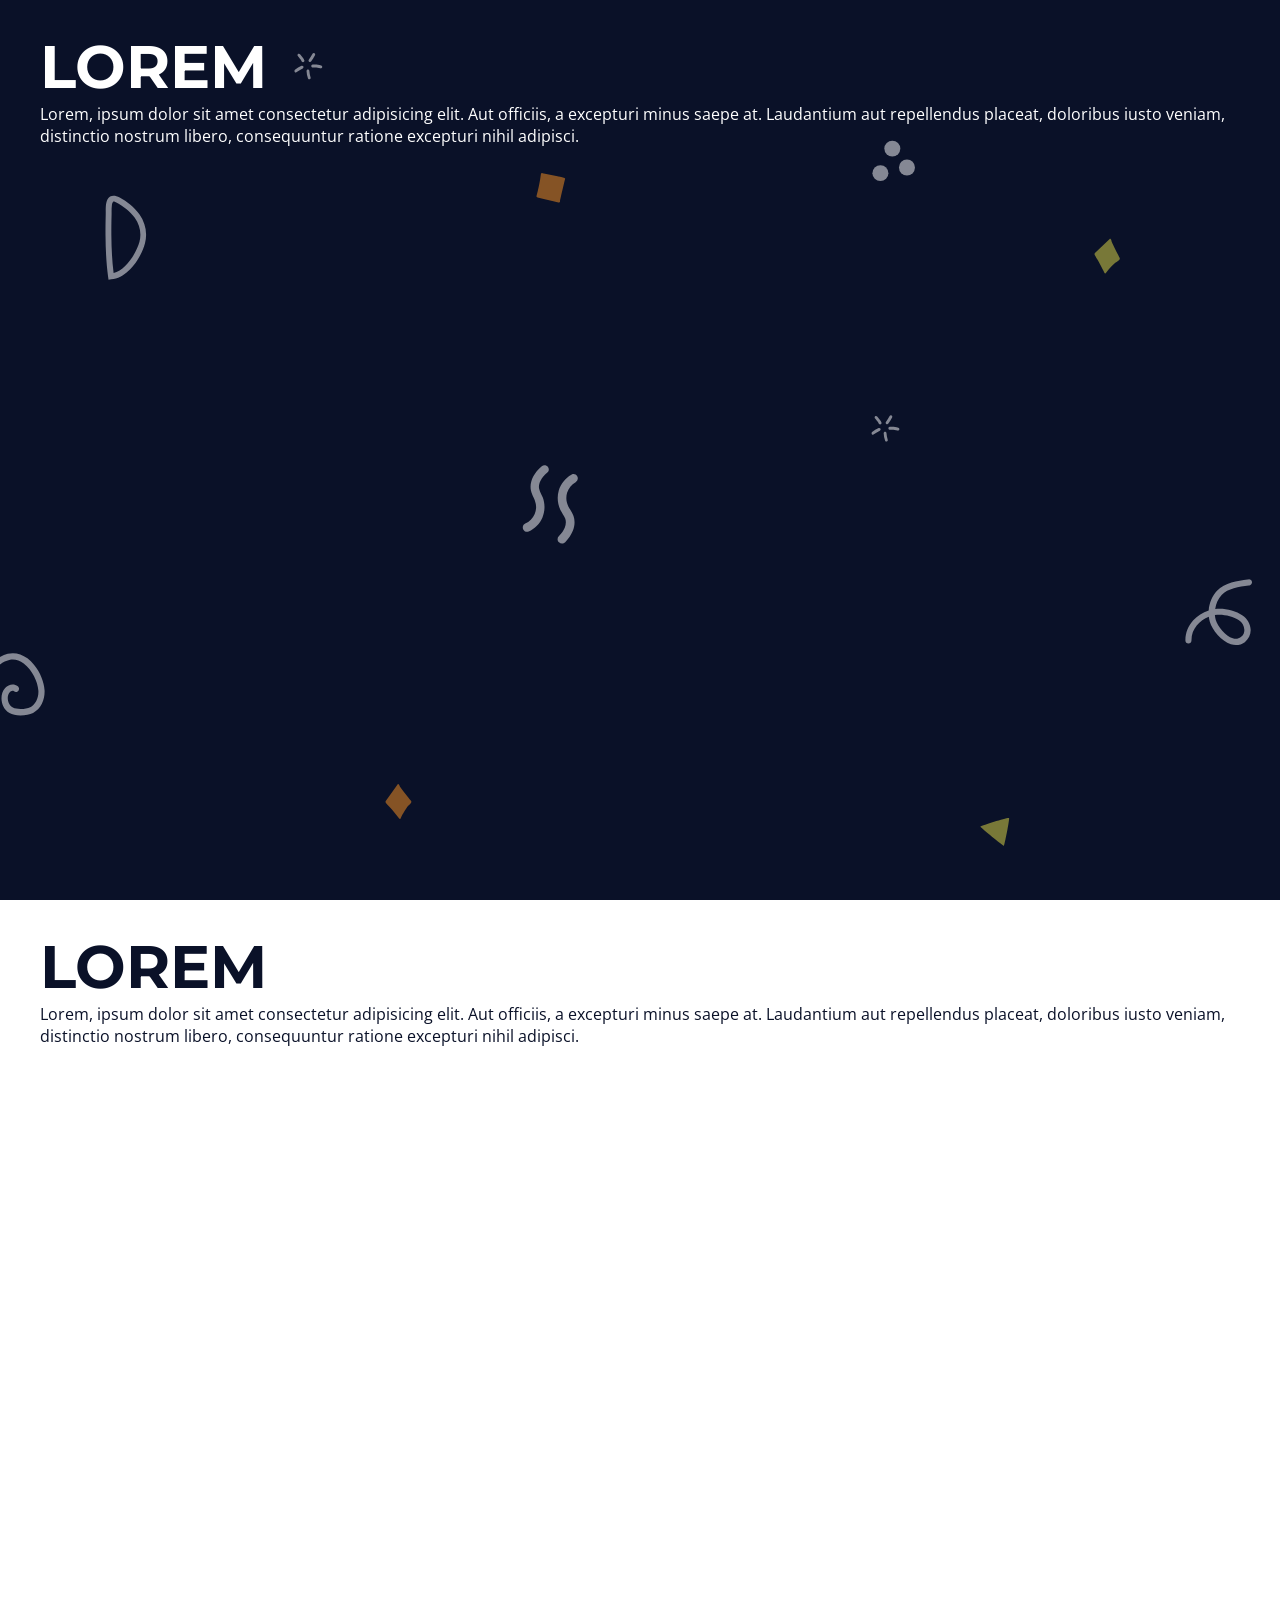
==== Landing Page/index.html @ c755f54c "Estrutura inicial e configurações preliminares" ====
<!DOCTYPE html>
<html lang="pt-BR">
<head>
    <meta charset="UTF-8">
    <meta name="viewport" content="width=device-width, initial-scale=1.0">
    <title>Landing Page</title>
    <link rel="stylesheet" href="assets/css/styles.css">
    <link rel="preconnect" href="https://fonts.googleapis.com">
    <link rel="preconnect" href="https://fonts.gstatic.com" crossorigin>
    <link href="https://fonts.googleapis.com/css2?family=Montserrat:ital,wght@0,400;0,700;1,400&family=Open+Sans:ital,wght@0,400;0,700;1,400&display=swap" rel="stylesheet">
</head>
<body>
    <section  class="main-bg page-section">
        <div class="main-content">
            <h1>Lorem</h1>
            <p>Lorem, ipsum dolor sit amet consectetur adipisicing elit. Aut officiis, a excepturi minus saepe at. Laudantium aut repellendus placeat, doloribus iusto veniam, distinctio nostrum libero, consequuntur ratione excepturi nihil adipisci.
            </p>
        </div>
    </section>
    <section  class="white-bg page-section">
        <div class="main-content">
            <h1>Lorem</h1>
            <p>Lorem, ipsum dolor sit amet consectetur adipisicing elit. Aut officiis, a excepturi minus saepe at. Laudantium aut repellendus placeat, doloribus iusto veniam, distinctio nostrum libero, consequuntur ratione excepturi nihil adipisci.
            </p>
        </div>
    </section>
</body>
</html>
---- Landing Page/assets/css/styles.css ----
:root {
    --primary-color: #0a1128;
    --white: #fff;
    --gap: 3rem;
}

* {
    margin: 0;
    padding: 0;
}

html {
    font-size: 62.5%;
}

body {
    font-family: 'Open Sans', sans-serif;
    font-size: 1.6rem;
    color: var(--primary-color)
}

h1, h2, h3, h4, h5, h6 {
    font-family: 'Montserrat', sans-serif;
}

h1 {
    font-size: 6rem;
    text-transform: uppercase;
}

h2 {
    font-size: 5.5rem;
}

h3 {
    font-size: 5rem;
}

h4 {
    font-size: 4.5rem;
}

h5 {
    font-size: 4rem;
}

h6 {
    font-size: 3.5rem;
}

.main-bg {
    background-image: url(../img/main_bg.svg);
    background-size: cover;
    background-position: center center;
    color: var(--white)
}

.main-content {
    max-width: 1200px;
    margin: 0 auto;
    padding: var(--gap);
}

.page-section {
    min-height: 100vh;
}

.white-bg {
    background: var(--white);
}
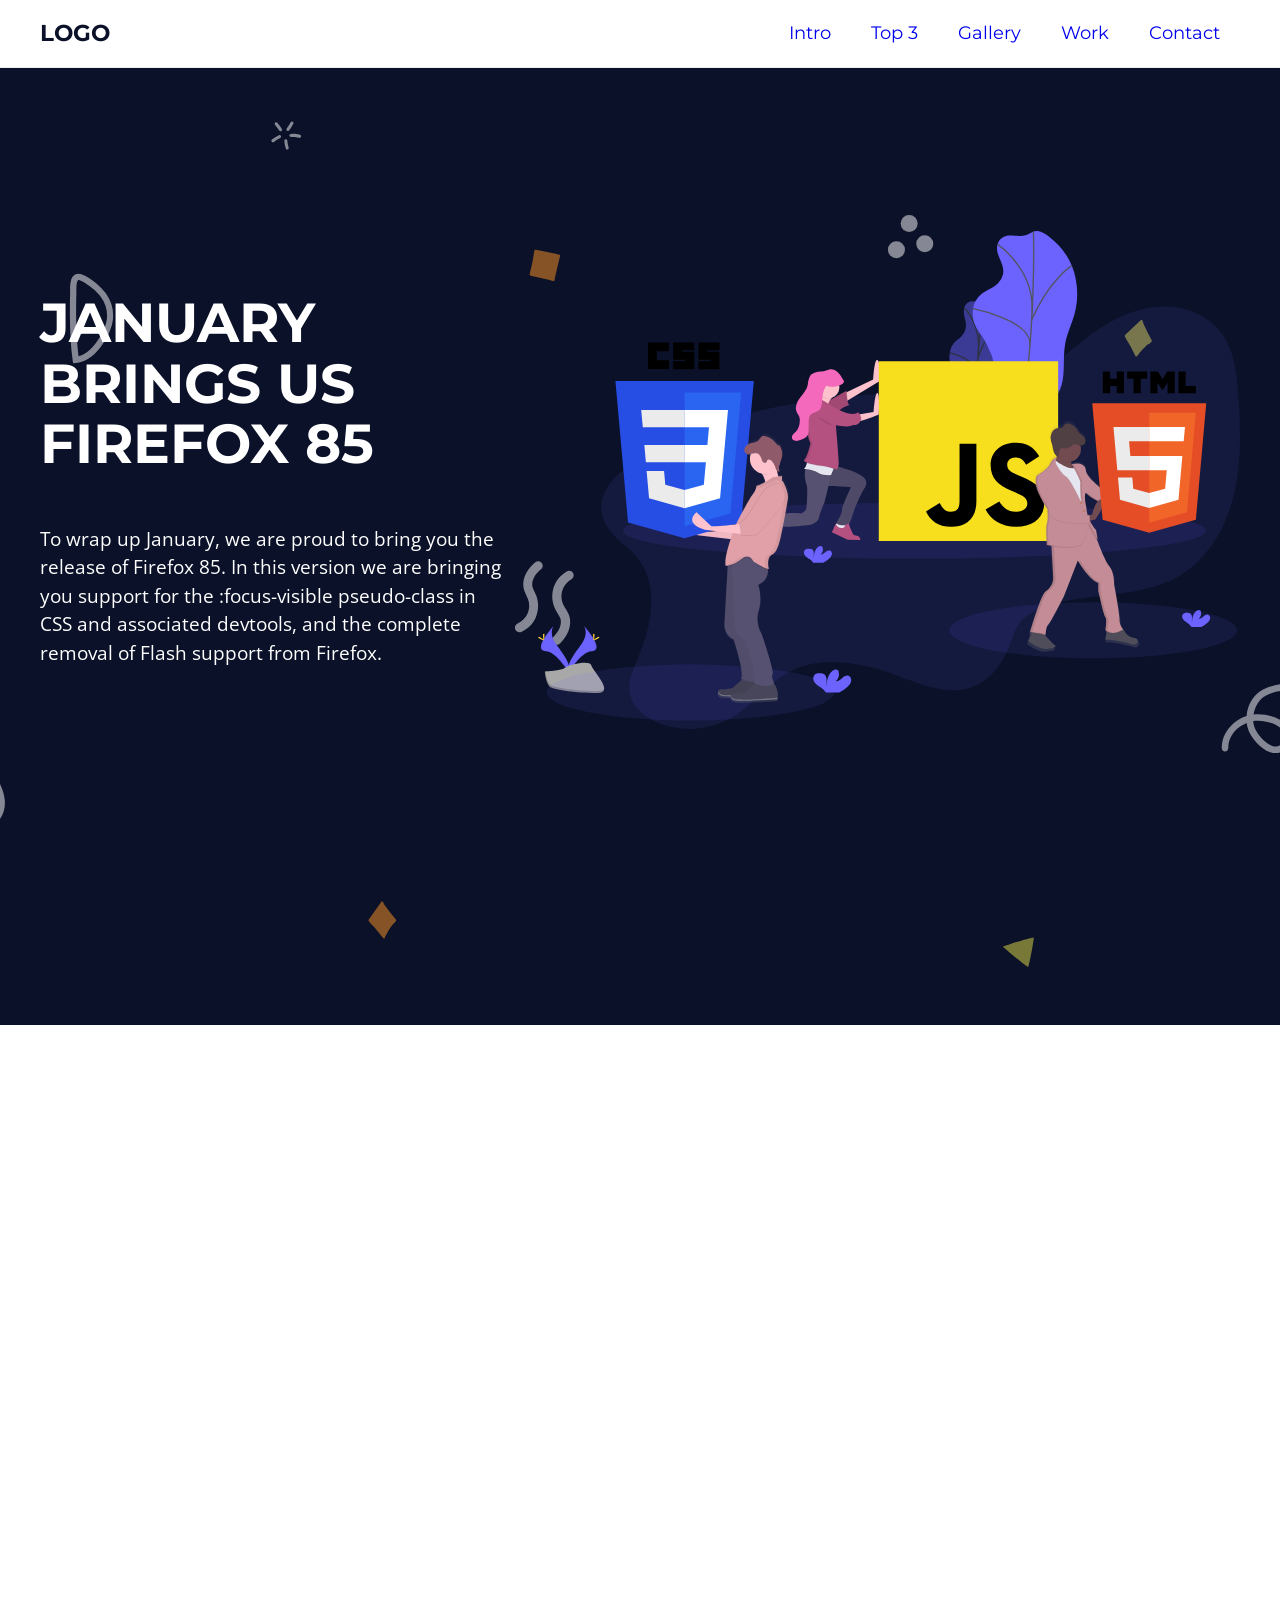
==== commit f59ddadd: "Adicionando Menu e sessão Intro" ====
--- a/Landing Page/index.html
+++ b/Landing Page/index.html
@@ -9,20 +9,35 @@
     <link rel="preconnect" href="https://fonts.gstatic.com" crossorigin>
     <link href="https://fonts.googleapis.com/css2?family=Montserrat:ital,wght@0,400;0,700;1,400&family=Open+Sans:ital,wght@0,400;0,700;1,400&display=swap" rel="stylesheet">
 </head>
-<body>
-    <section  class="main-bg page-section">
-        <div class="main-content">
-            <h1>Lorem</h1>
-            <p>Lorem, ipsum dolor sit amet consectetur adipisicing elit. Aut officiis, a excepturi minus saepe at. Laudantium aut repellendus placeat, doloribus iusto veniam, distinctio nostrum libero, consequuntur ratione excepturi nihil adipisci.
-            </p>
-        </div>
-    </section>
-    <section  class="white-bg page-section">
-        <div class="main-content">
-            <h1>Lorem</h1>
-            <p>Lorem, ipsum dolor sit amet consectetur adipisicing elit. Aut officiis, a excepturi minus saepe at. Laudantium aut repellendus placeat, doloribus iusto veniam, distinctio nostrum libero, consequuntur ratione excepturi nihil adipisci.
-            </p>
-        </div>
-    </section>
+<body class="main-bg">
+ <aside class="menu white-bg">
+  <div class="main-content menu-content">
+   <h1><a href="#">Logo</a>
+   </h1>
+   <nav>
+    <ul>
+     <li><a href='#'>Intro</a></li>
+     <li><a href='#'>Top 3</a></li>
+     <li><a href='#'>Gallery</a></li>
+     <li><a href='#'>Work</a></li>
+     <li><a href='#'>Contact</a></li>
+    </ul> 
+   </nav>
+  </div>
+ </aside>
+ <div class="menu-spacing"></div>
+ <section class="intro main-bg section">
+   <div class="main-content intro-content">
+    <div class="intro-text-content">
+        <h2>JANUARY BRINGS US FIREFOX 85</h2>
+        <p>To wrap up January, we are proud to bring you the release of Firefox 85. In this version we are bringing you support for the :focus-visible pseudo-class in CSS and associated devtools, and the complete removal of Flash support from Firefox.</p>
+    </div>
+        <div class="intro-img">
+        <img src="assets/img/javascript_optmised.svg" alt="Javascript, CSS and HTML Logo"></div>
+   </div> 
+  </section>
+
+  <section class="white-bg page-section"></section>
+
 </body>
 </html>
--- a/Landing Page/assets/css/styles.css
+++ b/Landing Page/assets/css/styles.css
@@ -1,6 +1,8 @@
 :root {
     --primary-color: #0a1128;
-    --white: #fff;
+    --white-color: #fff;
+    --light-gray-color: #eee;
+    --secondary-color: crimson;
     --gap: 3rem;
 }
 
@@ -16,7 +18,12 @@
 body {
     font-family: 'Open Sans', sans-serif;
     font-size: 1.6rem;
-    color: var(--primary-color)
+    color: var(--primary-color);
+    line-height: 1.5;
+}
+
+a {
+    text-decoration: none;
 }
 
 h1, h2, h3, h4, h5, h6 {
@@ -52,11 +59,11 @@
     background-image: url(../img/main_bg.svg);
     background-size: cover;
     background-position: center center;
-    color: var(--white)
+    color: var(--white-color)
 }
 
 .main-content {
-    max-width: 1200px;
+    max-width: 120rem;
     margin: 0 auto;
     padding: var(--gap);
 }
@@ -66,5 +73,96 @@
 }
 
 .white-bg {
-    background: var(--white);
+    background: var(--white-color);
+}
+
+.menu {
+    position: fixed;
+    top: 0;
+    left: 0;
+    right: 0;
+    width: 100%;
+    z-index: 1;
+    border-bottom: 0.1rem solid var(--light-gray-color);
+}
+
+.menu-content {
+    display: flex;
+    justify-content: space-between;
+    align-items: center;
+    padding-top: 0;
+    padding-bottom: 0;
+}
+
+.menu h1 {
+    font-size: 2.3rem;
+    color: var(--primary-color);
+}
+
+.menu h1 a {
+    color: inherit;
+}
+
+.menu ul {
+    list-style: none;
+    display: flex;
+}
+
+.menu ul li a {
+    display: block;
+    padding: 2rem;
+    font-size: 1.8rem;
+    font-family: 'Montserrat', sans-serif;
+    position: relative;
+}
+
+.menu ul li a::after {
+    content: '';
+    position: absolute;
+    bottom: 1rem;
+    left: 50%;
+    width: 0;
+    height: 0.2rem;
+    background: var(--secondary-color);
+    transition: all 300ms ease-in-out;
+}
+
+.menu ul li a:hover::after {
+    width: 50%;
+    left: 25%;
+}
+
+.menu-spacing {
+    height: 6.5rem;
+}
+
+.intro-content {
+    position: relative;
+    top: -6.5rem;
+    display: grid;
+    grid-template-columns: 1fr 1.5fr;
+    gap: var(--gap);
+    height: 100vh;
+}
+
+.intro-text-content, .intro-img {
+    display: flex;
+    flex-flow: column wrap;
+    justify-content: center;
+}
+
+.intro-text-content h2 {
+    font-size: 5.5rem;
+    margin-bottom: 5rem;
+    text-transform: uppercase;
+    line-height: 1.1;
+}
+
+.intro-text-content p {
+    font-size: 1.9rem;
+}
+
+.intro-img img {
+    max-width: 100%;
+    height: auto;
 }
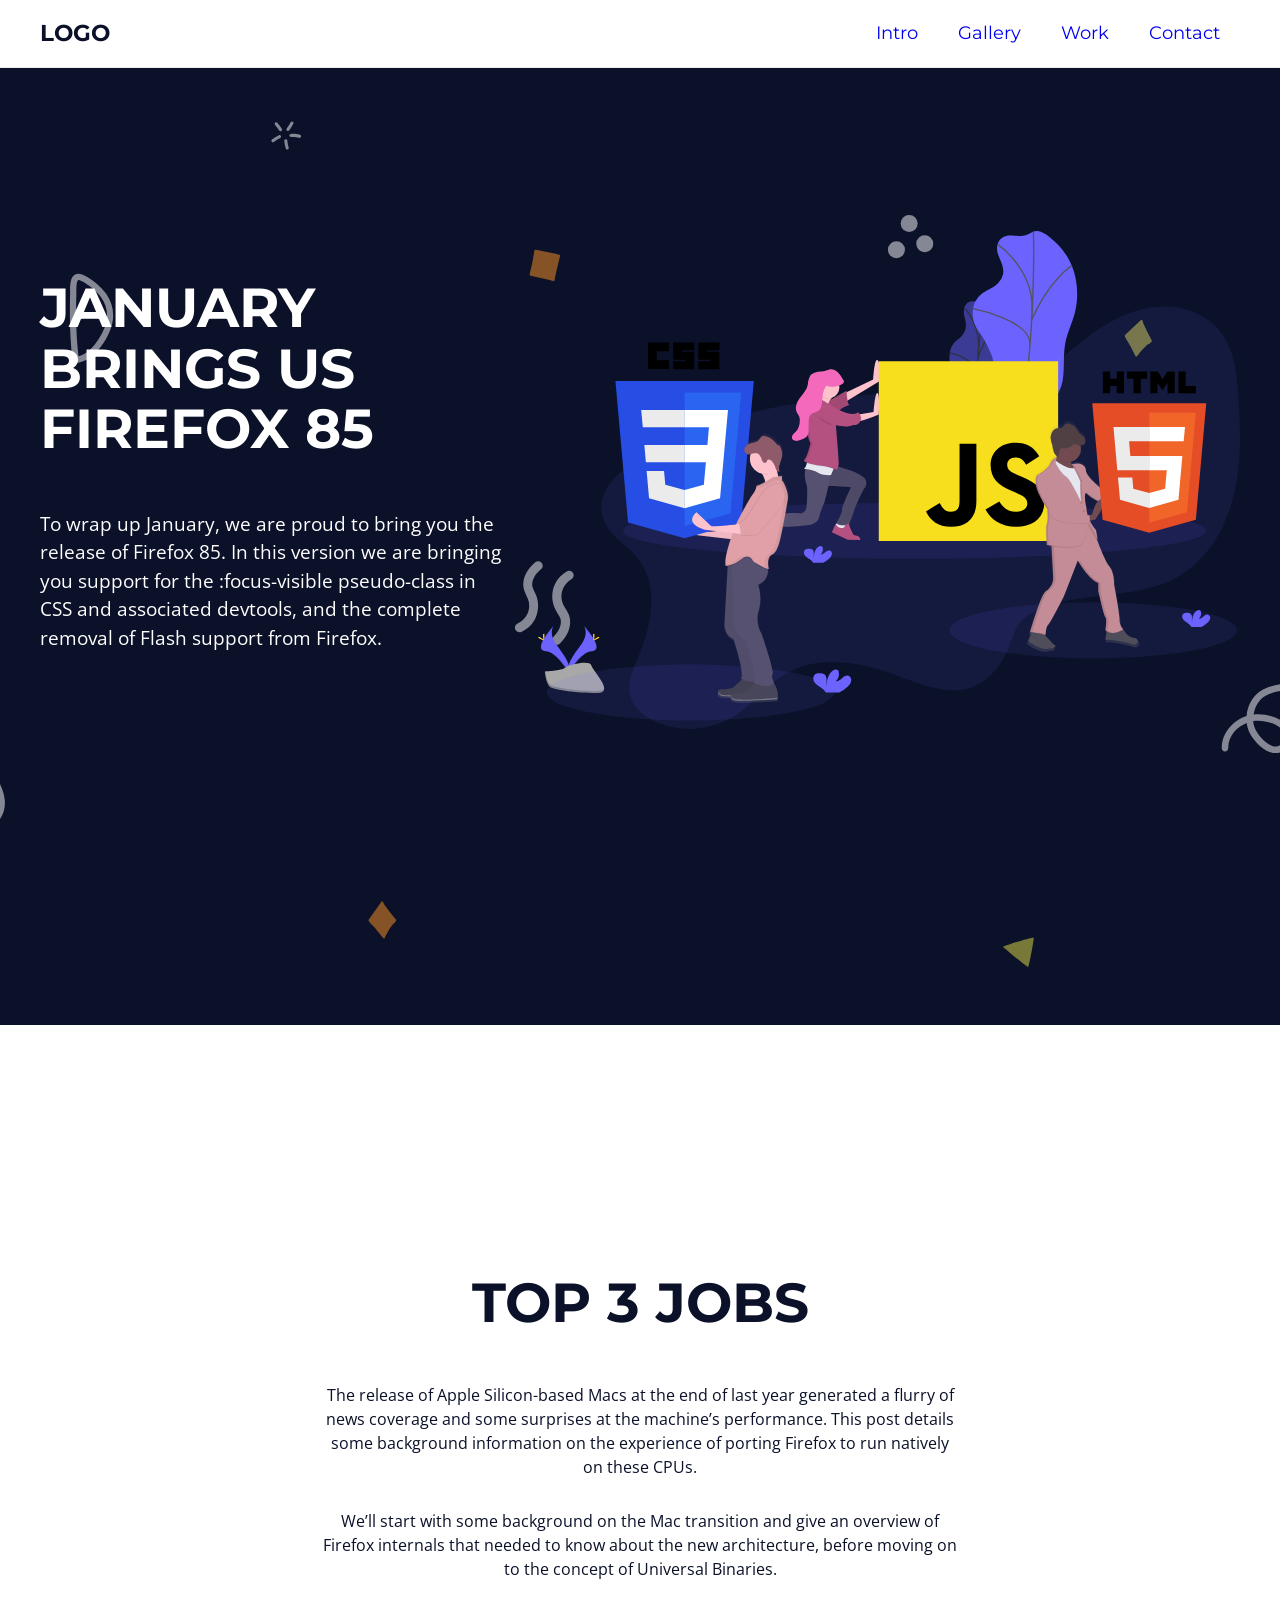
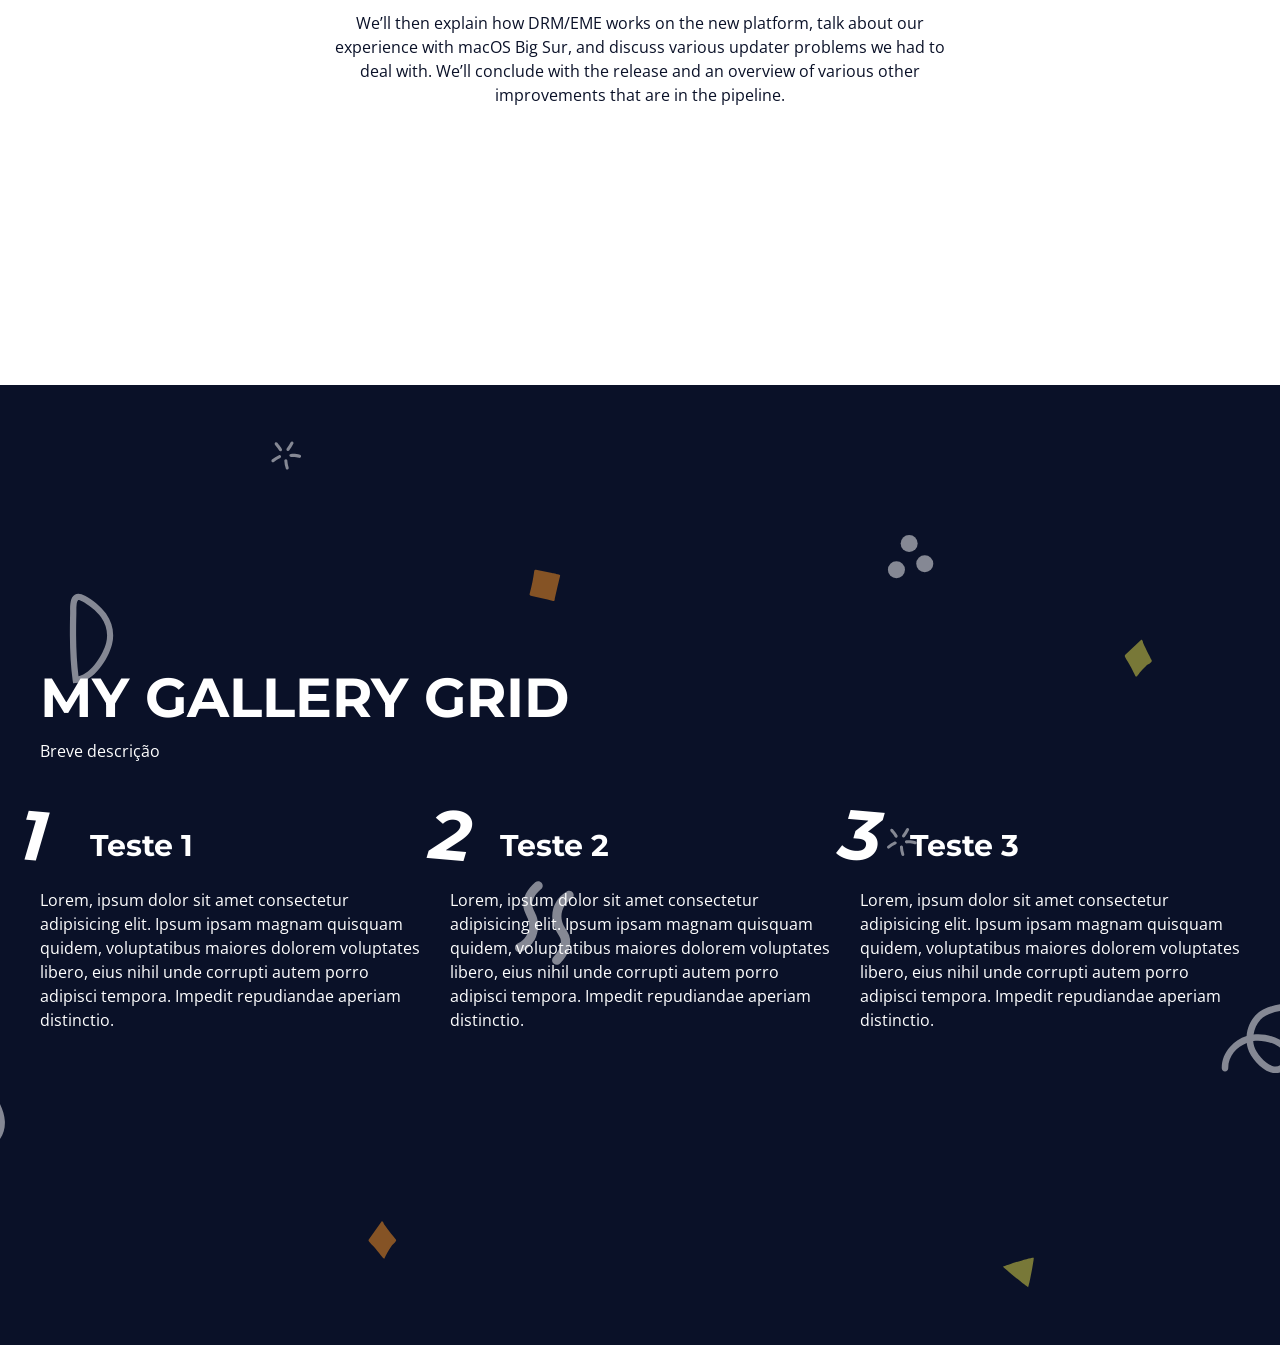
==== commit 663c5090: "Adicionando sessão de Grid" ====
--- a/Landing Page/index.html
+++ b/Landing Page/index.html
@@ -1,5 +1,6 @@
 <!DOCTYPE html>
 <html lang="pt-BR">
+
 <head>
     <meta charset="UTF-8">
     <meta name="viewport" content="width=device-width, initial-scale=1.0">
@@ -7,37 +8,86 @@
     <link rel="stylesheet" href="assets/css/styles.css">
     <link rel="preconnect" href="https://fonts.googleapis.com">
     <link rel="preconnect" href="https://fonts.gstatic.com" crossorigin>
-    <link href="https://fonts.googleapis.com/css2?family=Montserrat:ital,wght@0,400;0,700;1,400&family=Open+Sans:ital,wght@0,400;0,700;1,400&display=swap" rel="stylesheet">
+    <link
+        href="https://fonts.googleapis.com/css2?family=Montserrat:ital,wght@0,400;0,700;1,400&family=Open+Sans:ital,wght@0,400;0,700;1,400&display=swap"
+        rel="stylesheet">
 </head>
+
 <body class="main-bg">
- <aside class="menu white-bg">
-  <div class="main-content menu-content">
-   <h1><a href="#">Logo</a>
-   </h1>
-   <nav>
-    <ul>
-     <li><a href='#'>Intro</a></li>
-     <li><a href='#'>Top 3</a></li>
-     <li><a href='#'>Gallery</a></li>
-     <li><a href='#'>Work</a></li>
-     <li><a href='#'>Contact</a></li>
-    </ul> 
-   </nav>
-  </div>
- </aside>
- <div class="menu-spacing"></div>
- <section class="intro main-bg section">
-   <div class="main-content intro-content">
-    <div class="intro-text-content">
-        <h2>JANUARY BRINGS US FIREFOX 85</h2>
-        <p>To wrap up January, we are proud to bring you the release of Firefox 85. In this version we are bringing you support for the :focus-visible pseudo-class in CSS and associated devtools, and the complete removal of Flash support from Firefox.</p>
-    </div>
-        <div class="intro-img">
-        <img src="assets/img/javascript_optmised.svg" alt="Javascript, CSS and HTML Logo"></div>
-   </div> 
-  </section>
+    <aside class="menu white-bg">
+        <div class="main-content menu-content">
+            <h1><a href="#home">Logo</a>
+            </h1>
+            <nav>
+                <ul>
+                    <li><a href='#intro'>Intro</a></li>
+                    <li><a href='#gallery-grid'>Gallery</a></li>
+                    <li><a href='#'>Work</a></li>
+                    <li><a href='#'>Contact</a></li>
+                </ul>
+            </nav>
+        </div>
+    </aside>
+    <div class="menu-spacing"></div>
+    <section id="home" class="intro main-bg section">
+        <div class="main-content intro-content">
+            <div class="intro-text-content">
+                <h2>JANUARY BRINGS US FIREFOX 85</h2>
+                <p>To wrap up January, we are proud to bring you the release of Firefox 85. In this version we are
+                    bringing you support for the :focus-visible pseudo-class in CSS and associated devtools, and the
+                    complete removal of Flash support from Firefox.</p>
+            </div>
+            <div class="intro-img">
+                <img src="assets/img/javascript_optmised.svg" alt="Javascript, CSS and HTML Logo">
+            </div>
+        </div>
+    </section>
 
-  <section class="white-bg page-section"></section>
+    <section id="intro" class="white-bg page-section">
+        <div class="main-content top3-content">
+            <h2>Top 3 Jobs</h2>
+            <p>The release of Apple Silicon-based Macs at the end of last year generated a flurry of news coverage and
+                some surprises at the machine’s performance. This post details some background information on the
+                experience of porting Firefox to run natively on these CPUs.
+            </p>
+            <p>We’ll start with some background on the Mac transition and give an overview of Firefox internals that
+                needed to know about the new architecture, before moving on to the concept of Universal Binaries.
+            </p>
+            <p>We’ll then explain how DRM/EME works on the new platform, talk about our experience with macOS Big Sur,
+                and discuss various updater problems we had to deal with. We’ll conclude with the release and an
+                overview of various other improvements that are in the pipeline.
+            </p>
+        </div>
+    </section>
 
+    <section id="gallery-grid" class="gallery-grid main-bg page-section">
+        <div class="main-content gallery-grid-content">
+            <h2 class="grid-heading">My Gallery Grid</h2>
+            <p class="grid-description">Breve descrição</p>
+
+            <div class="grid">
+                <article>
+                    <h3>Teste 1</h3>
+                    <p>Lorem, ipsum dolor sit amet consectetur adipisicing elit. Ipsum ipsam magnam quisquam quidem,
+                        voluptatibus maiores dolorem voluptates libero, eius nihil unde corrupti autem porro adipisci
+                        tempora. Impedit repudiandae aperiam distinctio.</p>
+                </article>
+                <article>
+                    <h3>Teste 2</h3>
+                    <p>Lorem, ipsum dolor sit amet consectetur adipisicing elit. Ipsum ipsam magnam quisquam quidem,
+                        voluptatibus maiores dolorem voluptates libero, eius nihil unde corrupti autem porro adipisci
+                        tempora. Impedit repudiandae aperiam distinctio.</p>
+                </article>
+                <article>
+                    <h3>Teste 3</h3>
+                    <p>Lorem, ipsum dolor sit amet consectetur adipisicing elit. Ipsum ipsam magnam quisquam quidem,
+                        voluptatibus maiores dolorem voluptates libero, eius nihil unde corrupti autem porro adipisci
+                        tempora. Impedit repudiandae aperiam distinctio.</p>
+                </article>
+
+            </div>
+        </div>
+    </section>
 </body>
+
 </html>
--- a/Landing Page/assets/css/styles.css
+++ b/Landing Page/assets/css/styles.css
@@ -13,6 +13,7 @@
 
 html {
     font-size: 62.5%;
+    scroll-behavior: smooth;
 }
 
 body {
@@ -37,6 +38,9 @@
 
 h2 {
     font-size: 5.5rem;
+    margin-bottom: 5rem;
+    text-transform: uppercase;
+    line-height: 1.1;
 }
 
 h3 {
@@ -53,6 +57,10 @@
 
 h6 {
     font-size: 3.5rem;
+}
+
+p {
+    margin-bottom: 3rem;
 }
 
 .main-bg {
@@ -74,6 +82,7 @@
 
 .white-bg {
     background: var(--white-color);
+    color: var(--primary-color);
 }
 
 .menu {
@@ -151,13 +160,6 @@
     justify-content: center;
 }
 
-.intro-text-content h2 {
-    font-size: 5.5rem;
-    margin-bottom: 5rem;
-    text-transform: uppercase;
-    line-height: 1.1;
-}
-
 .intro-text-content p {
     font-size: 1.9rem;
 }
@@ -165,4 +167,53 @@
 .intro-img img {
     max-width: 100%;
     height: auto;
+}
+
+.top3-content {
+    max-width: 64rem;
+    display: flex;
+    flex-flow: column wrap;
+    justify-content: center;
+    height: 100vh;
+    text-align: center;
+}
+
+.gallery-grid-content {
+    display: flex;
+    flex-flow: column wrap;
+    justify-content: center;
+    height: 100vh;
+}
+
+.grid-heading {
+    margin-bottom: 1rem;
+}
+
+.grid-description {
+    padding-bottom: 3rem;
+}
+
+.grid {
+    display: grid;
+    grid-template-columns: repeat(3, 1fr);
+    gap: var(--gap);
+    counter-reset: grid-counter;
+}
+
+.grid h3 {
+    font-size: 3rem;
+    position: relative;
+    padding-left: 5rem;
+    padding-bottom: 2rem;
+}
+
+.grid h3::before {
+    counter-increment: grid-counter;
+    content: counter(grid-counter);
+    position: absolute;
+    font-size: 7rem;
+    font-style: italic;
+    top: -4rem;
+    left: -2rem;
+    transform: rotate(5deg);
 }
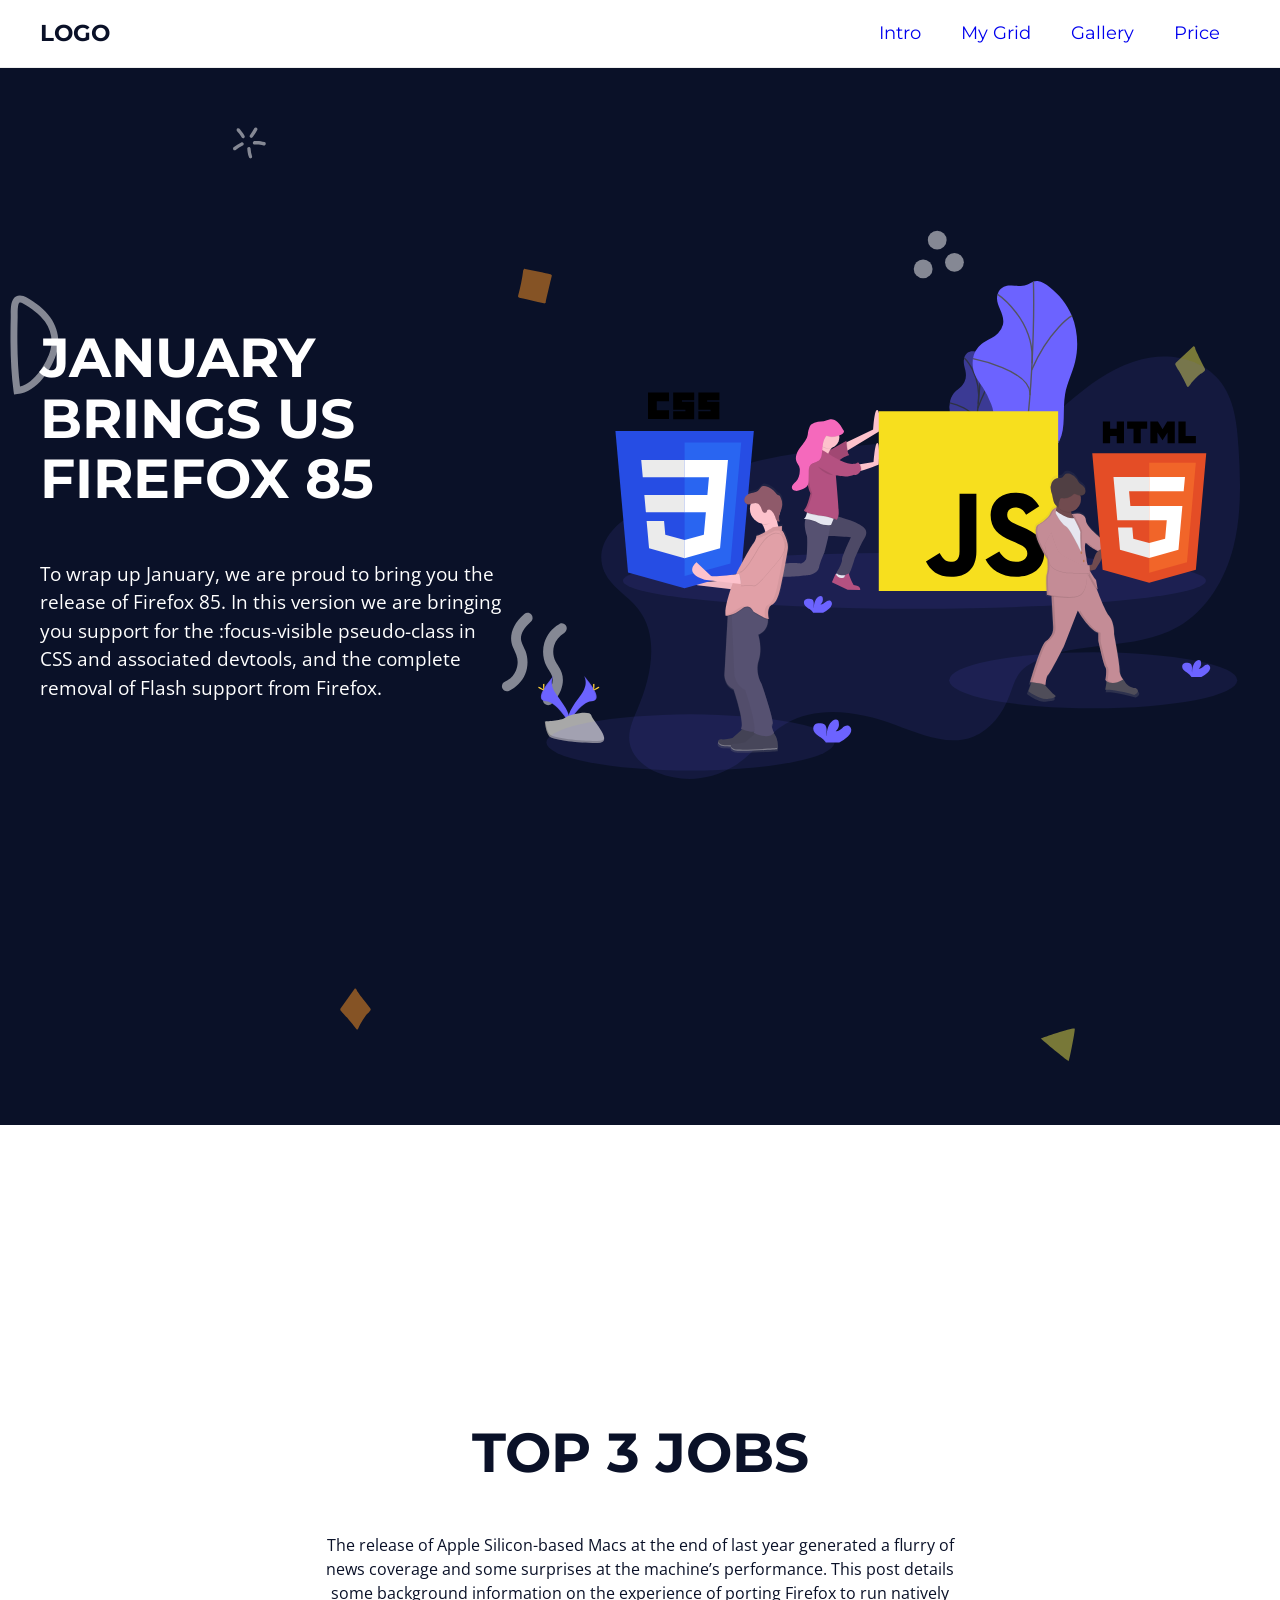
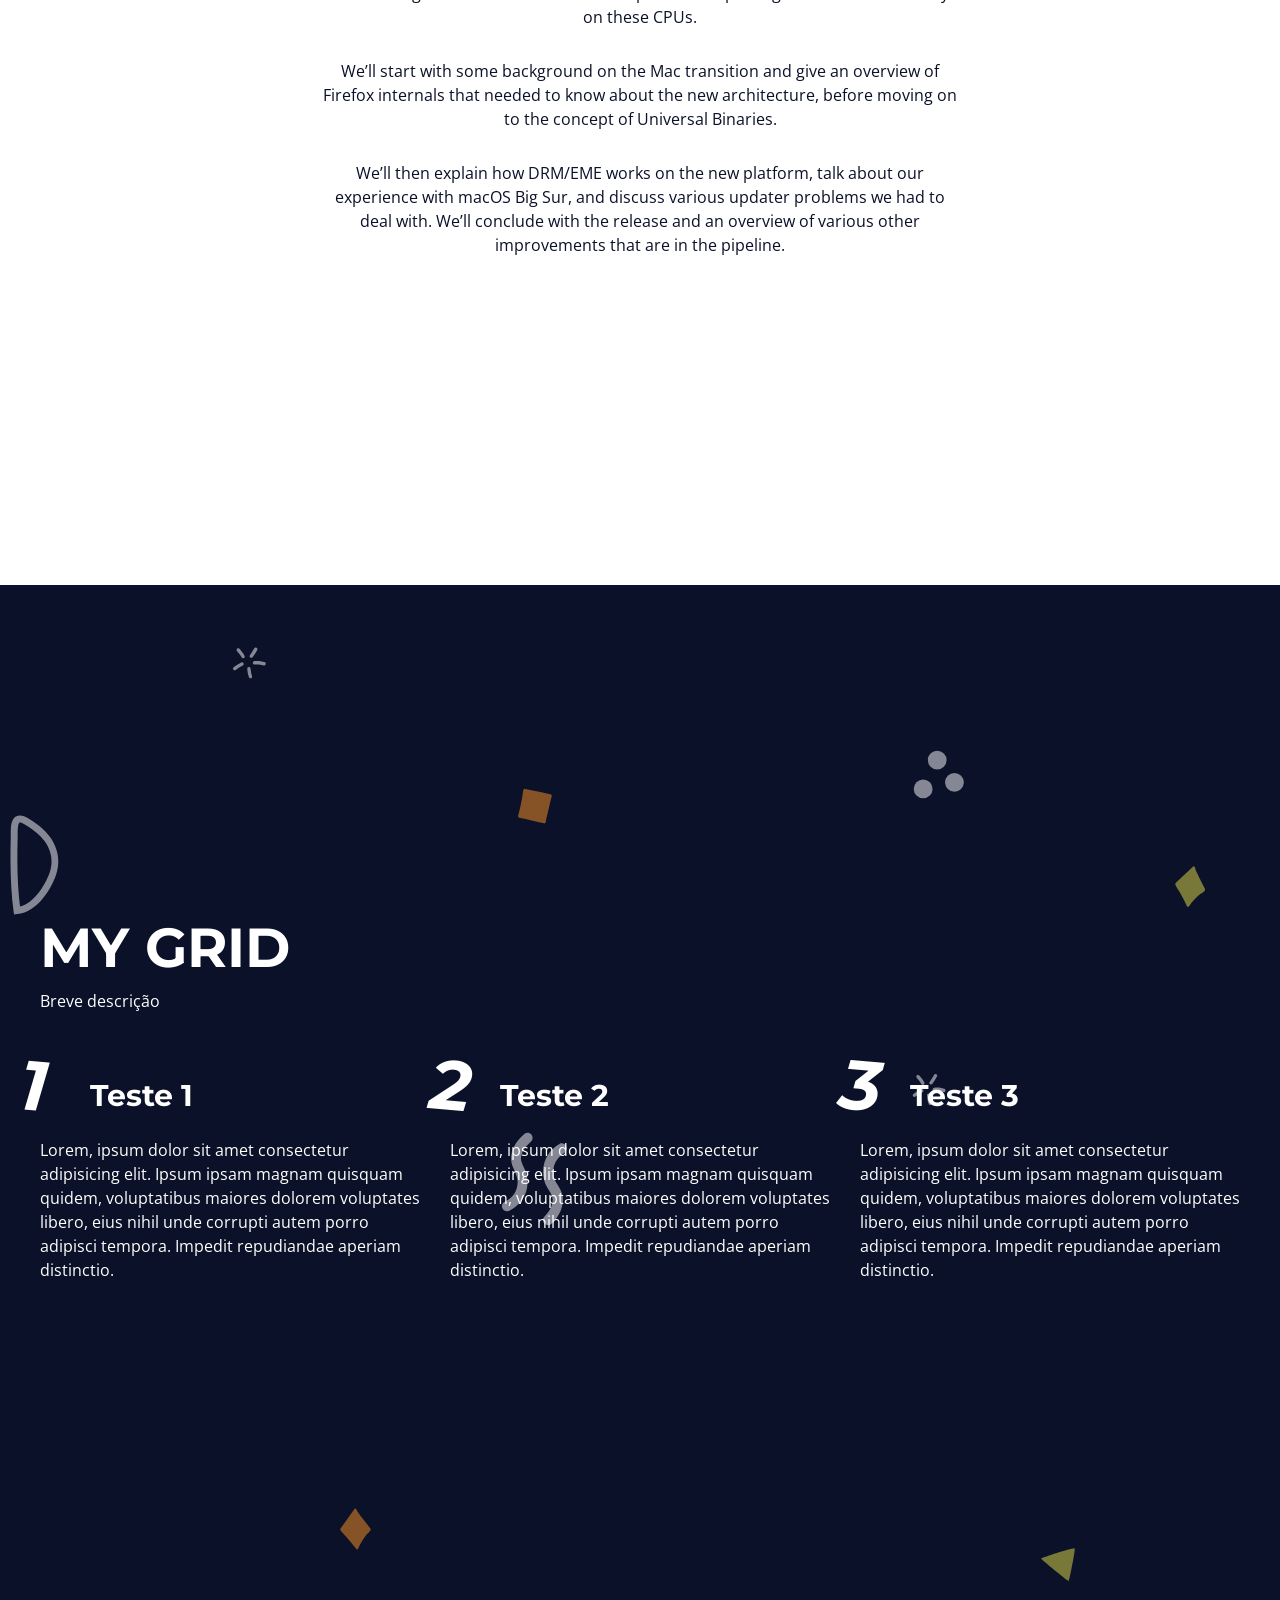
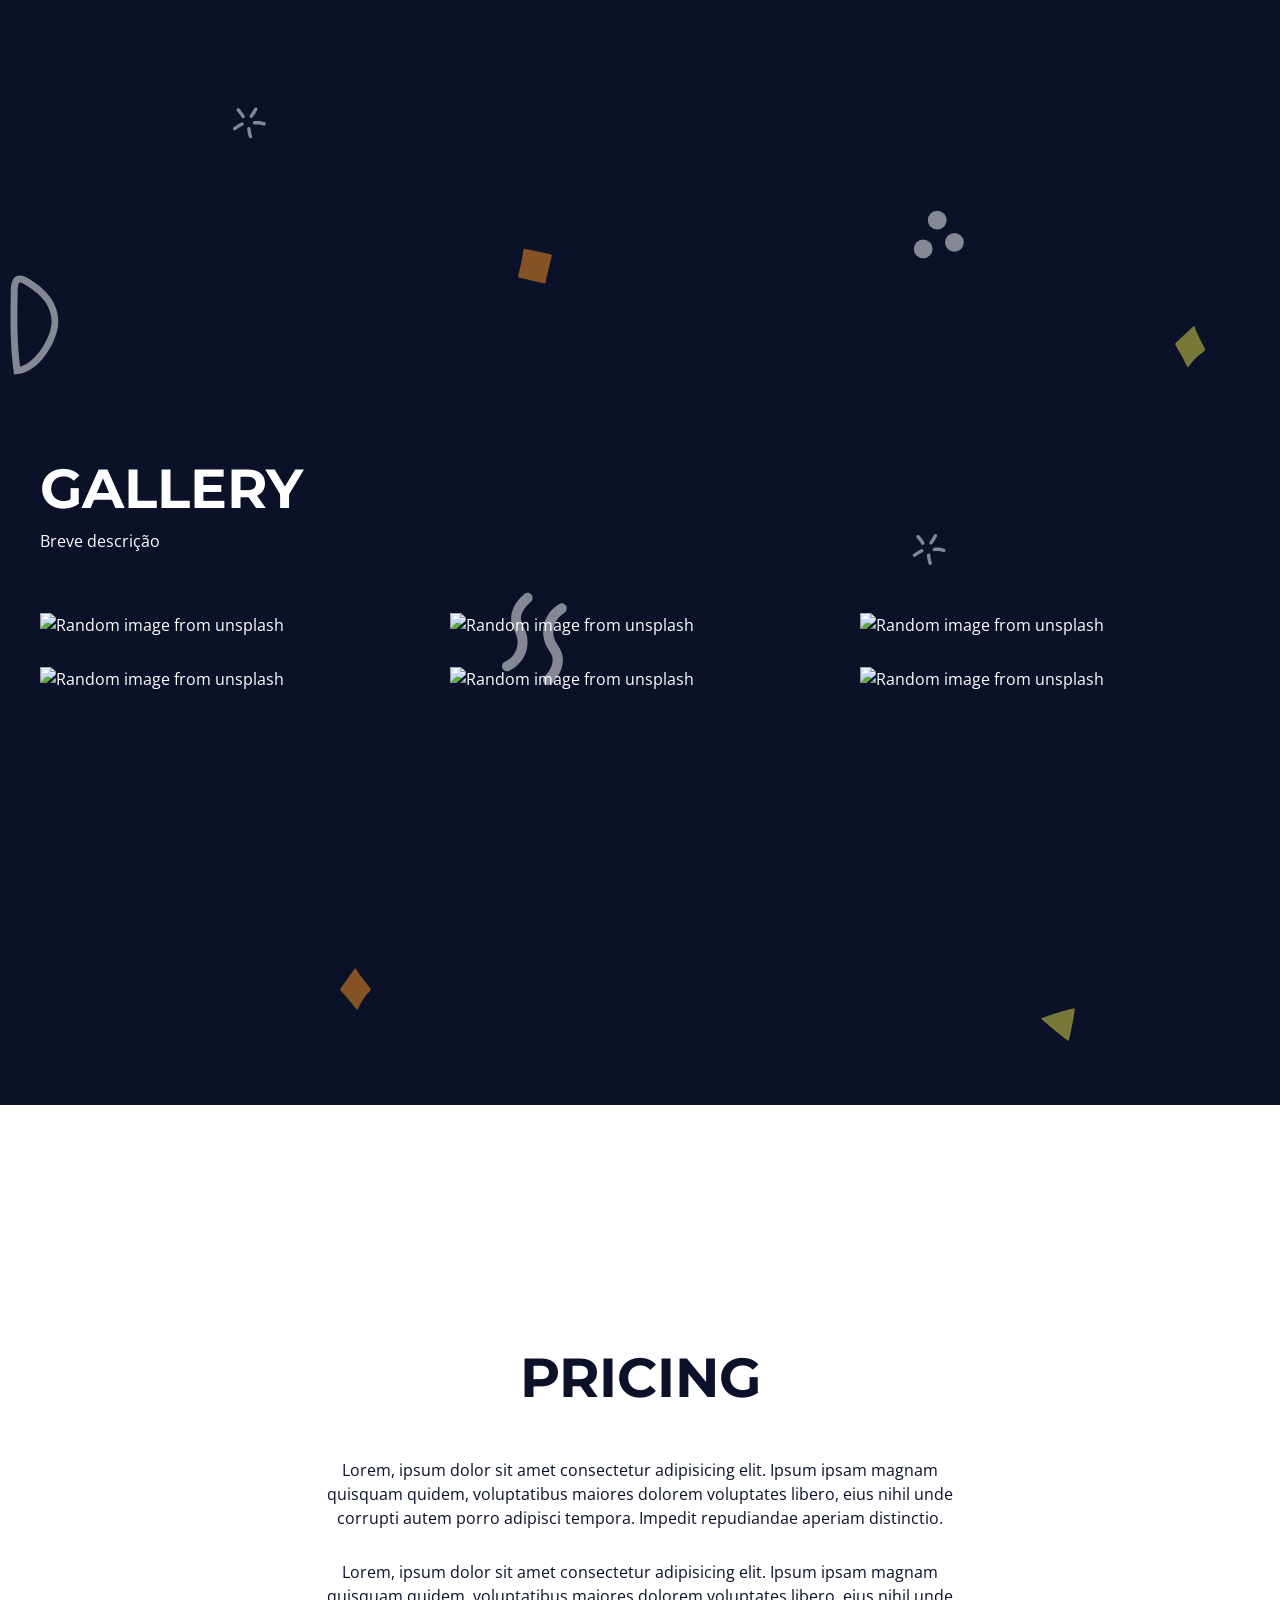
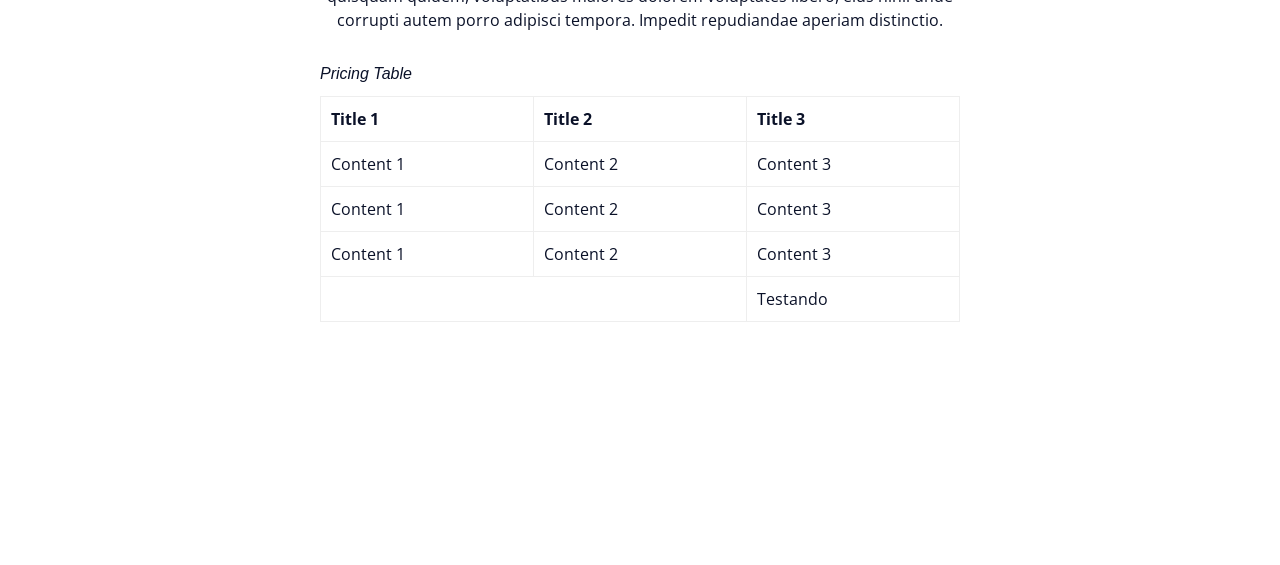
==== commit 51826497: "Adicionando sessão gallery e pricing" ====
--- a/Landing Page/index.html
+++ b/Landing Page/index.html
@@ -21,9 +21,9 @@
             <nav>
                 <ul>
                     <li><a href='#intro'>Intro</a></li>
-                    <li><a href='#gallery-grid'>Gallery</a></li>
-                    <li><a href='#'>Work</a></li>
-                    <li><a href='#'>Contact</a></li>
+                    <li><a href='#grid-one'>My Grid</a></li>
+                    <li><a href='#gallery'>Gallery</a></li>
+                    <li><a href='#pricing'>Price</a></li>
                 </ul>
             </nav>
         </div>
@@ -60,9 +60,9 @@
         </div>
     </section>
 
-    <section id="gallery-grid" class="gallery-grid main-bg page-section">
+    <section id="grid-one" class="gallery-grid main-bg page-section">
         <div class="main-content gallery-grid-content">
-            <h2 class="grid-heading">My Gallery Grid</h2>
+            <h2 class="grid-heading">My Grid</h2>
             <p class="grid-description">Breve descrição</p>
 
             <div class="grid">
@@ -88,6 +88,86 @@
             </div>
         </div>
     </section>
+
+    <section id="gallery" class="gallery-grid main-bg page-section">
+        <div class="main-content gallery-grid-content">
+            <h2 class="grid-heading">Gallery</h2>
+            <p class="grid-description">Breve descrição</p>
+
+            <div class="grid">
+                <div class="gallery-img">
+                    <img src="https://source.unsplash.com/random/360x360?r=1" alt="Random image from unsplash">
+                </div>
+                <div class="gallery-img">
+                    <img src="https://source.unsplash.com/random/360x360?r=2" alt="Random image from unsplash">
+                </div>
+                <div class="gallery-img">
+                    <img src="https://source.unsplash.com/random/360x360?r=3" alt="Random image from unsplash">
+                </div>
+                <div class="gallery-img">
+                    <img src="https://source.unsplash.com/random/360x360?r=4" alt="Random image from unsplash">
+                </div>
+                <div class="gallery-img">
+                    <img src="https://source.unsplash.com/random/360x360?r=5" alt="Random image from unsplash">
+                </div>
+                <div class="gallery-img">
+                    <img src="https://source.unsplash.com/random/360x360?r=6" alt="Random image from unsplash">
+                </div>
+            </div>
+        </div>
+    </section>
+
+    <section id="pricing" class="white-bg page-section">
+        <div class="main-content top3-content">
+            <h2>Pricing</h2>
+            <p>Lorem, ipsum dolor sit amet consectetur adipisicing elit. Ipsum ipsam magnam quisquam quidem,
+                voluptatibus maiores dolorem voluptates libero, eius nihil unde corrupti autem porro adipisci
+                tempora. Impedit repudiandae aperiam distinctio.</p>
+            <p>Lorem, ipsum dolor sit amet consectetur adipisicing elit. Ipsum ipsam magnam quisquam quidem,
+                voluptatibus maiores dolorem voluptates libero, eius nihil unde corrupti autem porro adipisci
+                tempora. Impedit repudiandae aperiam distinctio.</p>
+            <div class="responsive-table">
+                <table>
+                    <caption>Pricing Table</caption>
+                    <thead>
+                        <tr>
+                            <th>Title 1</th>
+                            <th>Title 2</th>
+                            <th>Title 3</th>
+                        </tr>
+                    </thead>
+                    <tbody>
+                        <tr>
+                            <td>Content 1</td>
+                            <td>Content 2</td>
+                            <td>Content 3</td>
+                        </tr>
+
+                        <tr>
+                            <td>Content 1</td>
+                            <td>Content 2</td>
+                            <td>Content 3</td>
+                        </tr>
+
+                        <tr>
+                            <td>Content 1</td>
+                            <td>Content 2</td>
+                            <td>Content 3</td>
+                        </tr>
+
+                    <tfoot>
+                        <tr>
+                            <td colspan="2"></td>
+                            <td>Testando</td>
+                        </tr>
+                    </tfoot>
+                    </tbody>
+                </table>
+            </div>
+
+        </div>
+    </section>
+
 </body>
 
 </html>
--- a/Landing Page/assets/css/styles.css
+++ b/Landing Page/assets/css/styles.css
@@ -63,6 +63,29 @@
     margin-bottom: 3rem;
 }
 
+table {
+    min-width: 36rem;
+    width: 100%;
+    border-collapse: collapse;
+}
+
+table caption {
+    font-style: italic;
+    font-size: 1.6rem;
+    text-align: left;
+    margin-bottom: 1rem;
+}
+
+table th, td {
+    padding: 1rem;
+    text-align: left;
+    border: 0.1rem solid var(--light-gray-color);
+}
+
+tfoot td table th {
+    background: var(--light-gray-color);
+}
+
 .main-bg {
     background-image: url(../img/main_bg.svg);
     background-size: cover;
@@ -73,7 +96,7 @@
 .main-content {
     max-width: 120rem;
     margin: 0 auto;
-    padding: var(--gap);
+    padding: 8rem var(--gap);
 }
 
 .page-section {
@@ -151,7 +174,7 @@
     display: grid;
     grid-template-columns: 1fr 1.5fr;
     gap: var(--gap);
-    height: 100vh;
+    min-height: 100vh;
 }
 
 .intro-text-content, .intro-img {
@@ -180,9 +203,9 @@
 
 .gallery-grid-content {
     display: flex;
-    flex-flow: column wrap;
+    flex-flow: column nowrap;
     justify-content: center;
-    height: 100vh;
+    min-height: 100vh;
 }
 
 .grid-heading {
@@ -216,4 +239,23 @@
     top: -4rem;
     left: -2rem;
     transform: rotate(5deg);
-}+}
+
+.gallery-img {
+    width: 100%;
+    max-width: 36rem;
+    max-height: 36rem;
+    overflow: hidden;
+}
+
+.gallery-img img {
+    transition: all 300ms ease-in-out;
+}
+
+.gallery-img img:hover {
+    transform: translate(-3%, 3%) scale(1.1) rotate(5deg);
+}
+
+.responsive-table {
+    overflow: auto;
+}
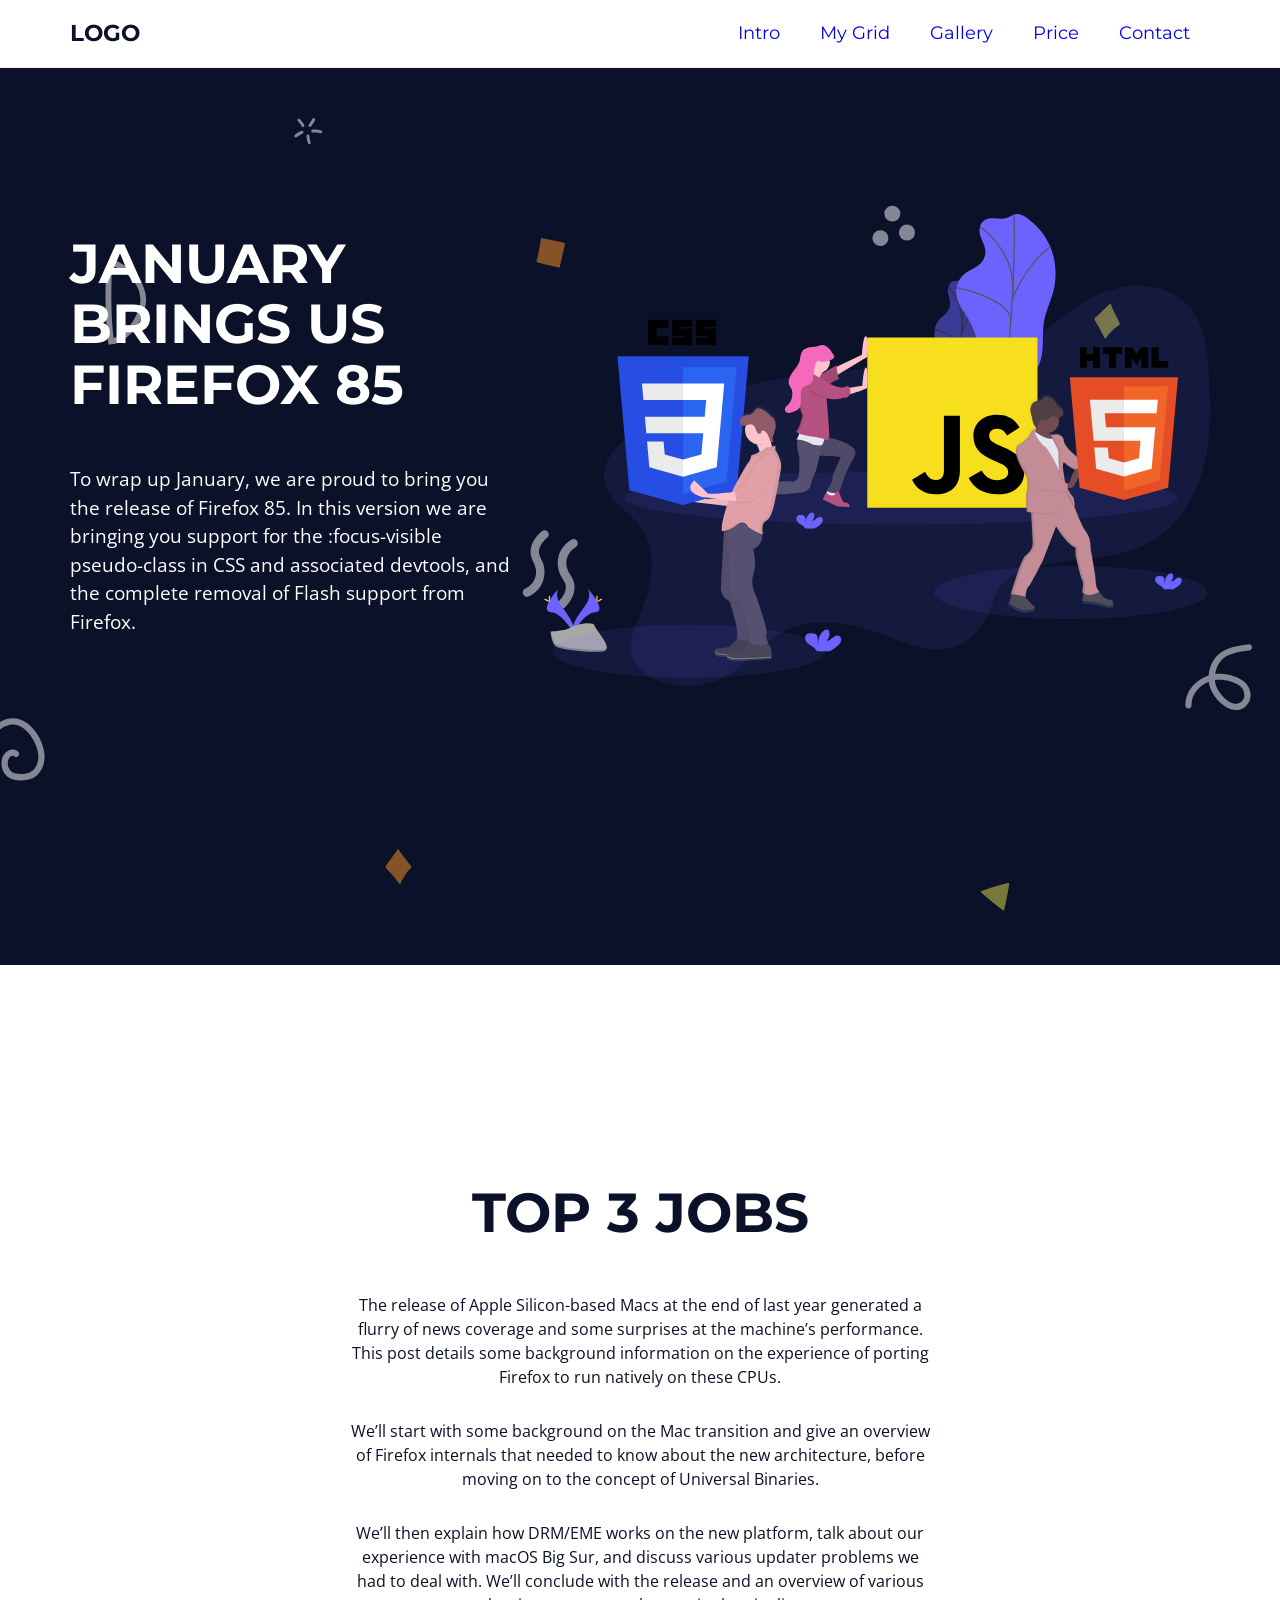
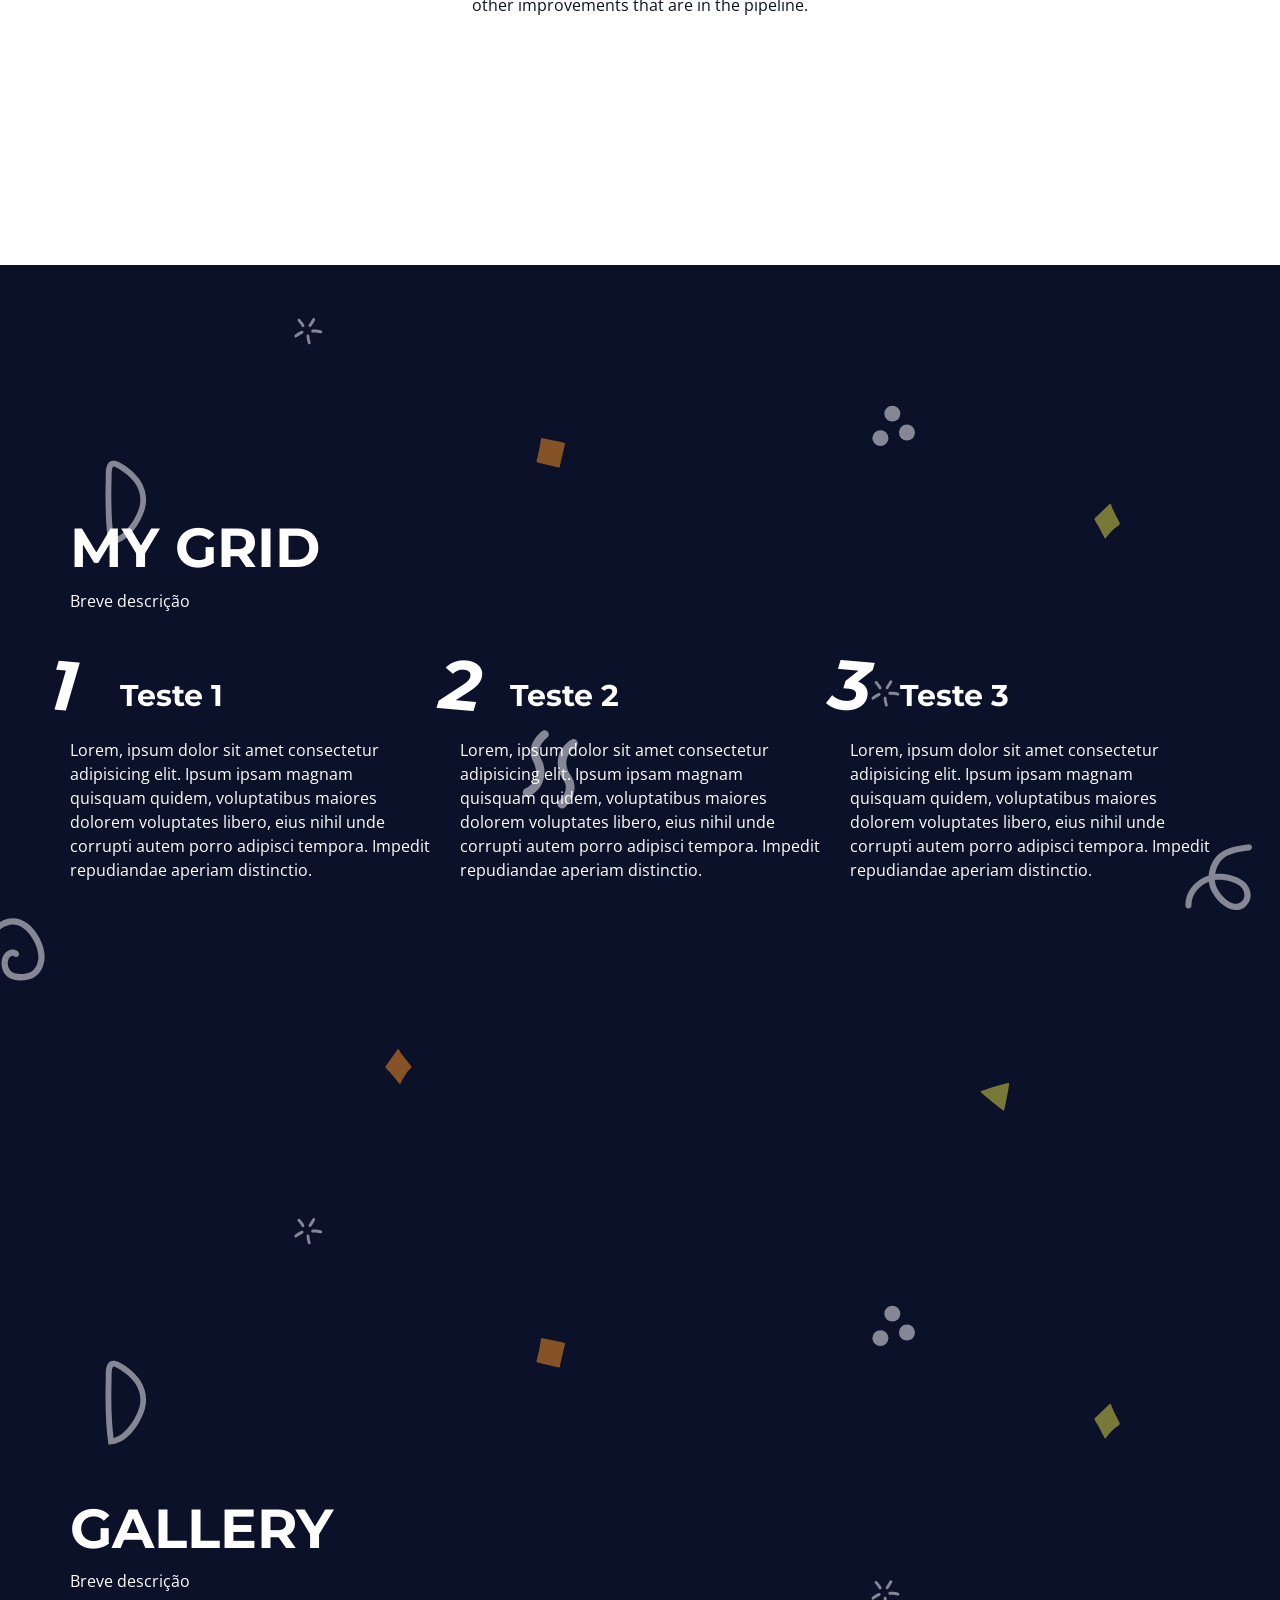
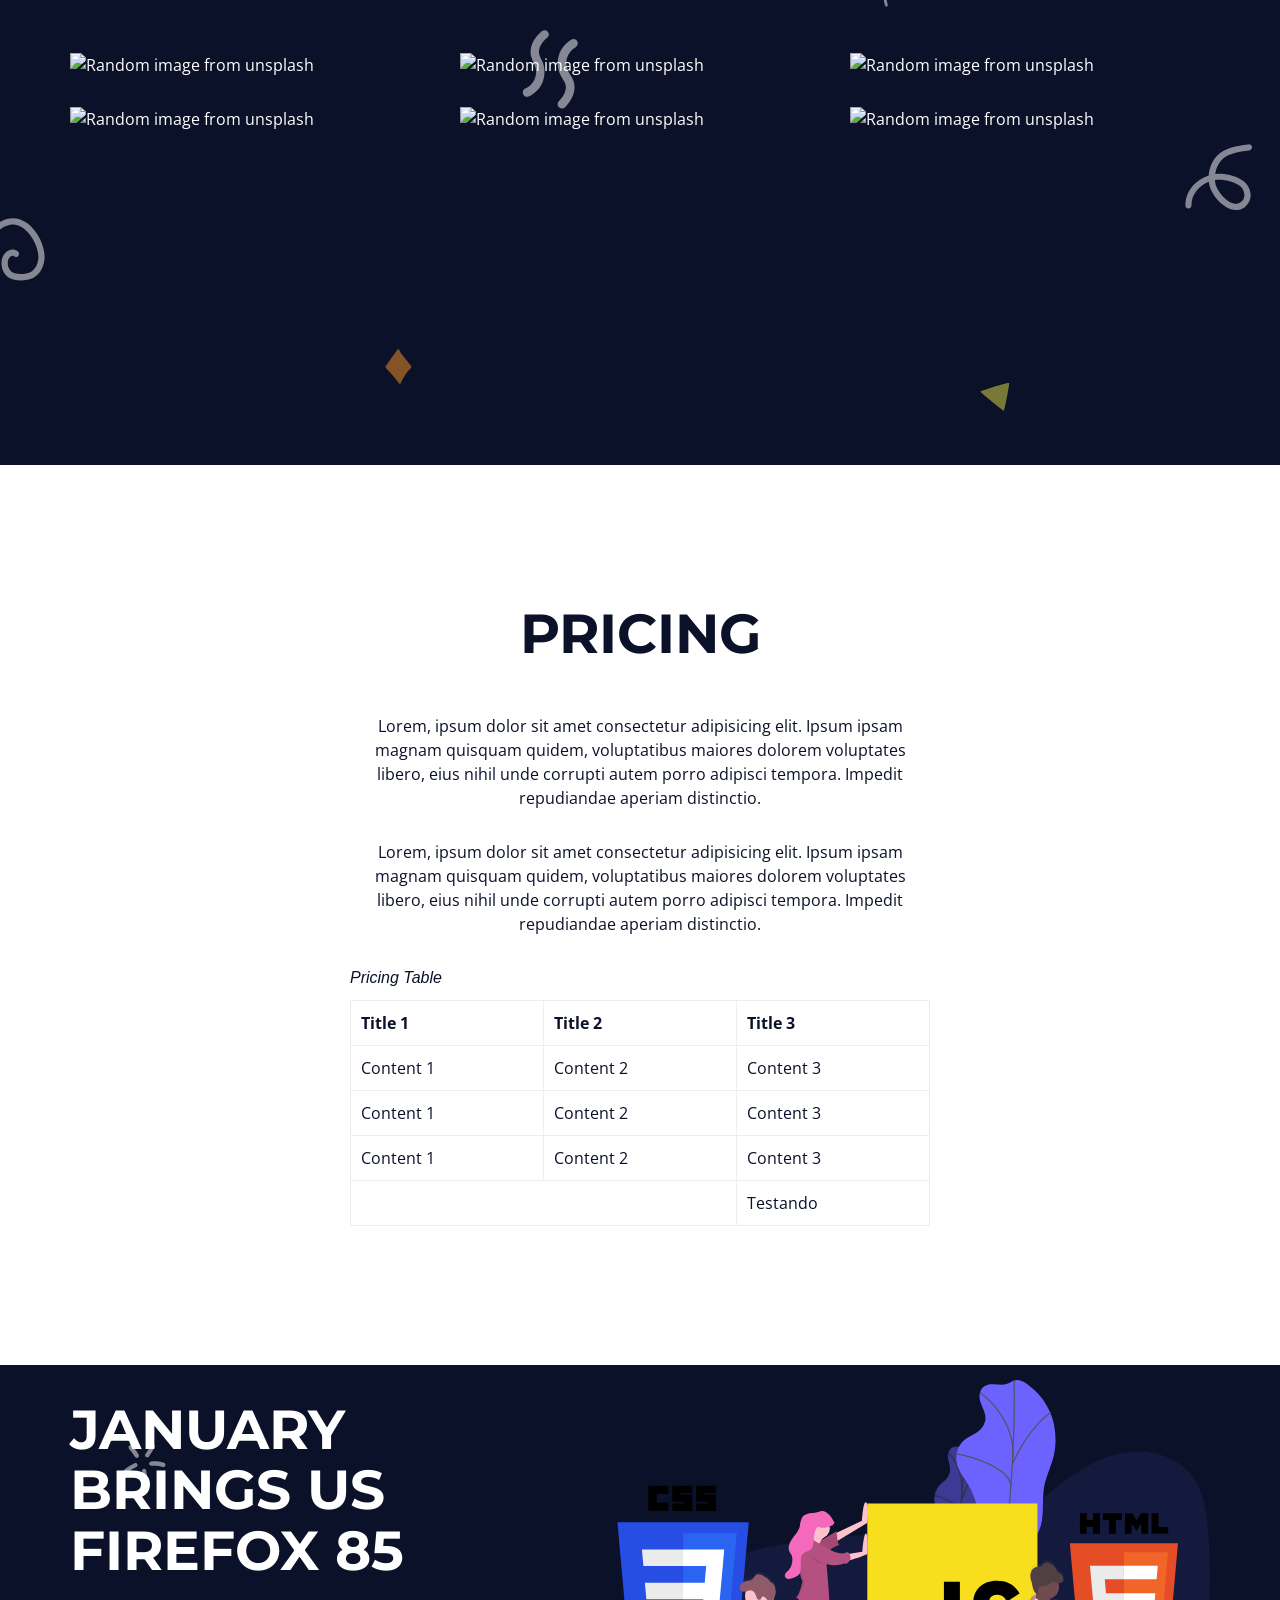
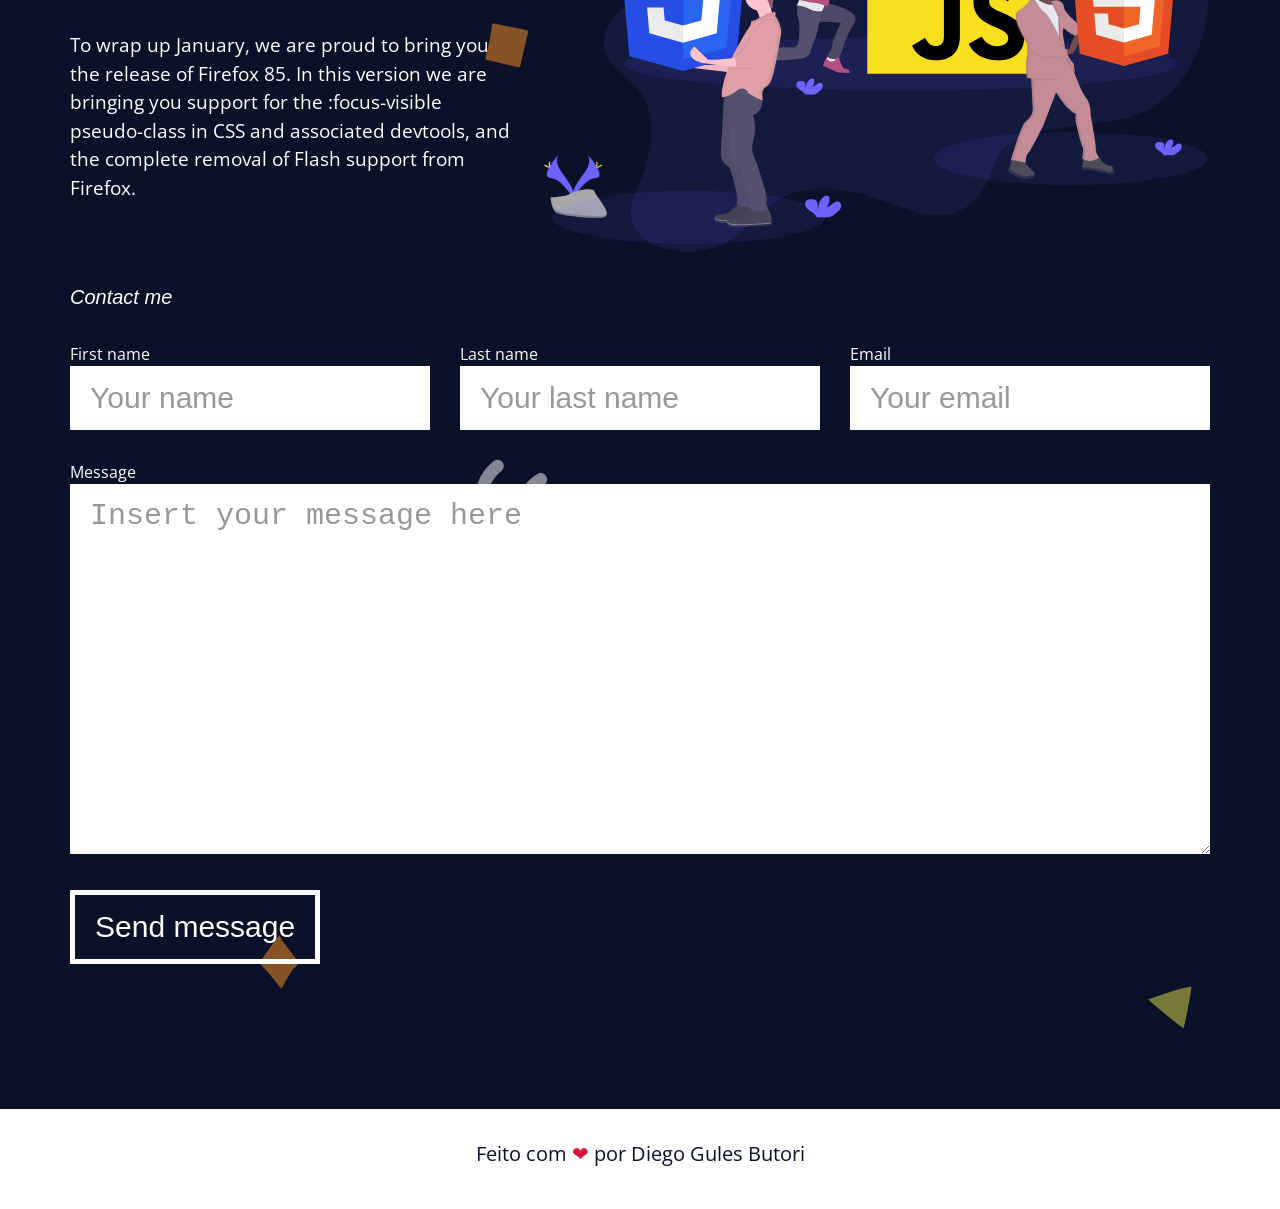
==== commit 5e3a1884: "Adicionando sessão de Contato e Footer" ====
--- a/Landing Page/index.html
+++ b/Landing Page/index.html
@@ -13,7 +13,7 @@
         rel="stylesheet">
 </head>
 
-<body class="main-bg">
+<body>
     <aside class="menu white-bg">
         <div class="main-content menu-content">
             <h1><a href="#home">Logo</a>
@@ -24,6 +24,7 @@
                     <li><a href='#grid-one'>My Grid</a></li>
                     <li><a href='#gallery'>Gallery</a></li>
                     <li><a href='#pricing'>Price</a></li>
+                    <li><a href='#contact'>Contact</a></li>
                 </ul>
             </nav>
         </div>
@@ -168,6 +169,47 @@
         </div>
     </section>
 
+    <section id="contact" class="intro main-bg section">
+        <div class="main-content intro-content">
+            <div class="intro-text-content">
+                <h2>JANUARY BRINGS US FIREFOX 85</h2>
+                <p>To wrap up January, we are proud to bring you the release of Firefox 85. In this version we are
+                    bringing you support for the :focus-visible pseudo-class in CSS and associated devtools, and the
+                    complete removal of Flash support from Firefox.</p>
+            </div>
+            <div class="intro-img">
+                <img src="assets/img/javascript_optmised.svg" alt="Javascript, CSS and HTML Logo">
+            </div>
+            <div class="contact-form">
+                <fieldset class="form-grid">
+                    <legend>Contact me</legend>
+                    <div class="form-group">
+                        <label for="first-name">First name</label>
+                        <input type="text" name="first-name" id="first-name" placeholder="Your name">
+                    </div>
+                    <div class="form-group">
+                        <label for="last-name">Last name</label>
+                        <input type="text" name="last-name" id="last-name" placeholder="Your last name">
+                    </div>
+                    <div class="form-group">
+                        <label for="email">Email</label>
+                        <input type="email" name="email" id="email" placeholder="Your email">
+                    </div>
+                    <div class="form-group full-width">
+                        <label for="message">Message</label>
+                        <textarea name="message" id="message" cols="30" rows="10"
+                            placeholder="Insert your message here"></textarea>
+                    </div>
+                    <div class="form-group full-width">
+                        <button type="submit">Send message</button>
+                    </div>
+                </fieldset>
+            </div>
+        </div>
+    </section>
+
+    <footer id="footer" class="white-bg footer">
+        <p><a rel="nofollow" target="_blank" href="#">Feito com <span class="heart">❤</span> por Diego Gules Butori</a></p>
+    </footer>
 </body>
-
 </html>
--- a/Landing Page/assets/css/styles.css
+++ b/Landing Page/assets/css/styles.css
@@ -2,13 +2,15 @@
     --primary-color: #0a1128;
     --white-color: #fff;
     --light-gray-color: #eee;
-    --secondary-color: crimson;
+    --dark-gray-color: #989898;
+    --secondary-color: crimson;    
     --gap: 3rem;
 }
 
 * {
     margin: 0;
     padding: 0;
+    box-sizing: border-box;
 }
 
 html {
@@ -259,3 +261,81 @@
 .responsive-table {
     overflow: auto;
 }
+
+.contact-form {
+    grid-column: span 2;
+}
+
+.contact-form .form-grid {
+    border:none;
+    display: flex;
+    flex-direction: row;
+    flex-wrap: wrap;
+    gap: var(--gap);
+}
+
+.form-group {
+    flex: 1 1 32rem;
+}
+
+.form-group label {
+    display: block;
+}
+
+.form-grid legend {
+    font-style: italic;
+    font-size: 2rem;
+    text-align: left;
+    margin-bottom: 3rem;
+}
+
+.form-group input,
+.form-group textarea {
+    border: none;
+    background: var(--white-color);
+    padding: 1.5rem 2rem;
+    width: 100%;
+    font-size: 3rem;
+}
+
+body .full-width {
+    width: 100%;
+    flex: 1 1 100%;
+}
+
+.form-group button {
+    border: 0.5rem solid var(--white-color);
+    background: none;
+    color: var(--white-color);
+    padding: 1.5rem 2rem;
+    font-size: 3rem;
+    cursor: pointer;
+    transition: all 300ms ease-in-out;
+}
+
+.form-group button:hover {
+    background: var(--white-color);
+    color: var(--primary-color);
+}
+
+.form-group ::placeholder {
+    color: var(--dark-gray-color);
+}
+
+.footer {
+    text-align: center;
+    font-size: 2rem;
+}
+
+.footer a {
+    color: var(--primary-color);
+}
+
+.footer p {
+    margin: 0;
+    padding: 3rem;
+}
+
+.heart {
+    color: var(--secondary-color);
+}
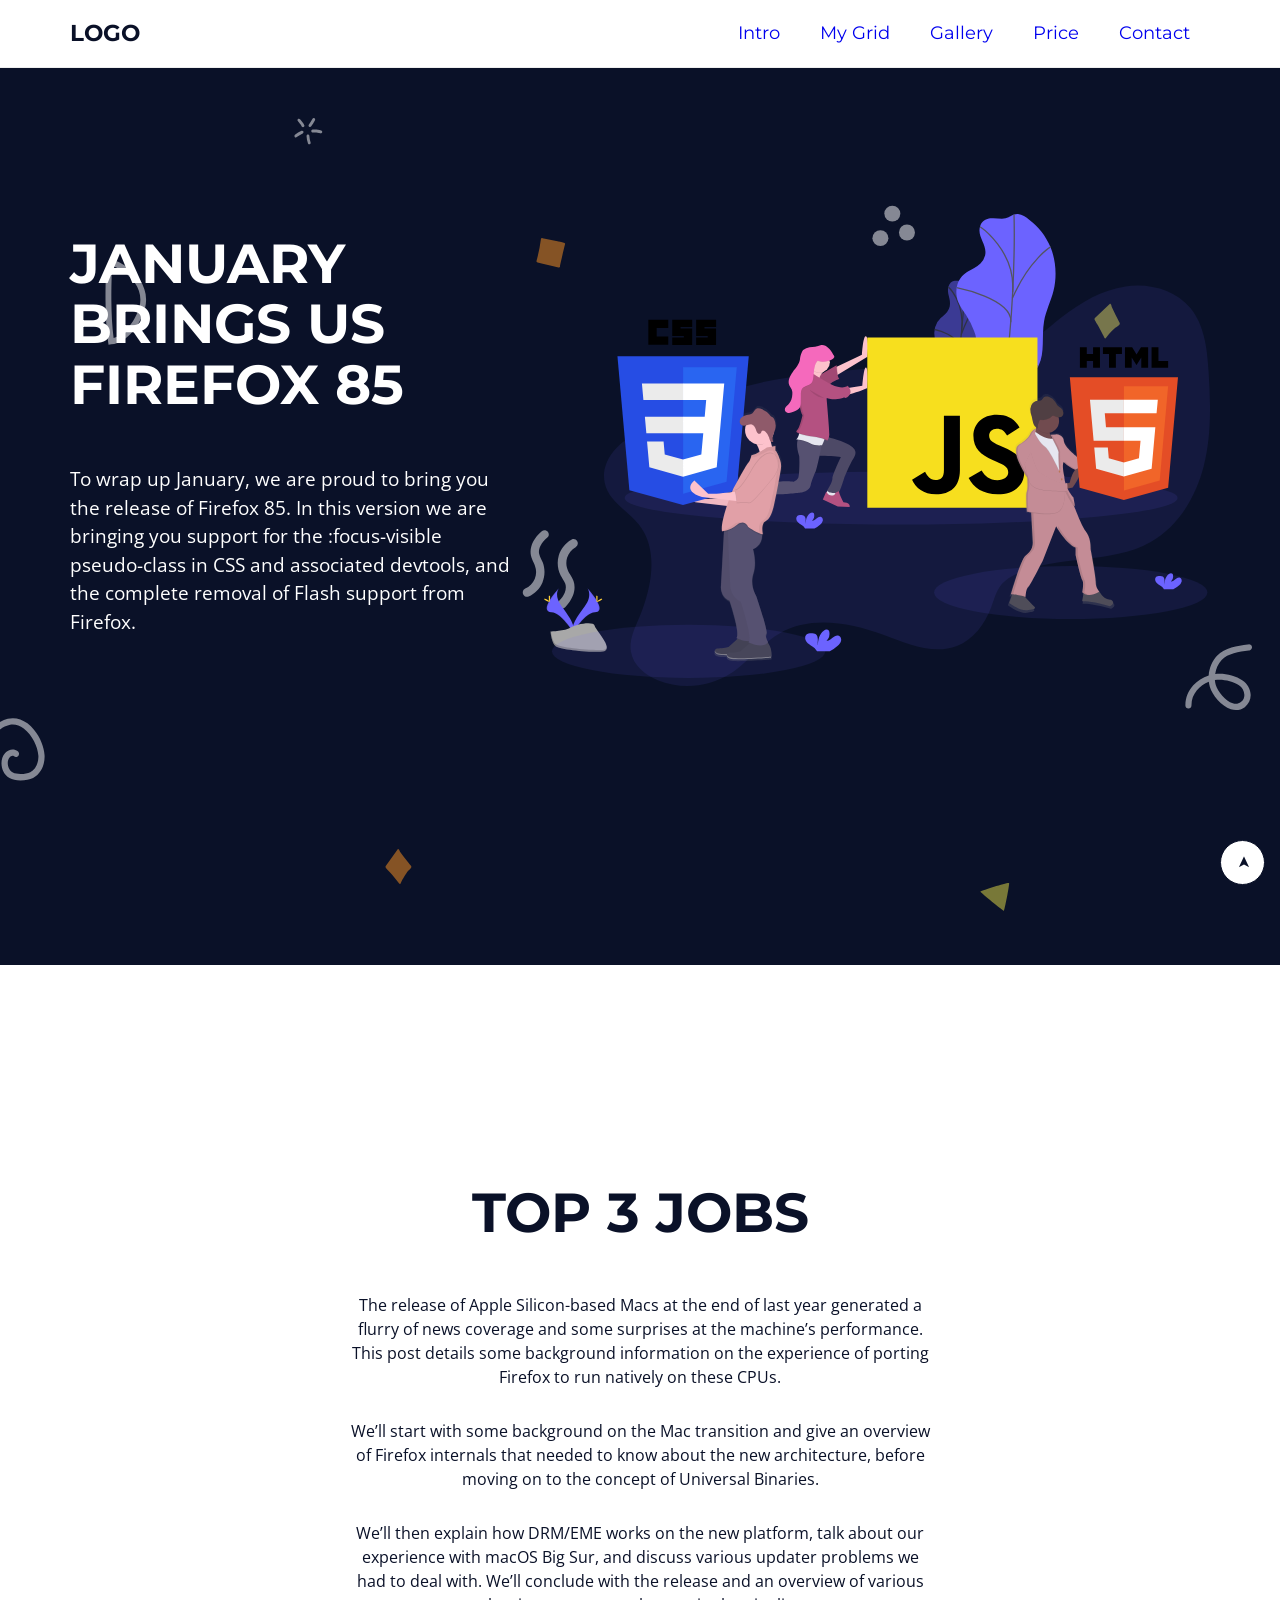
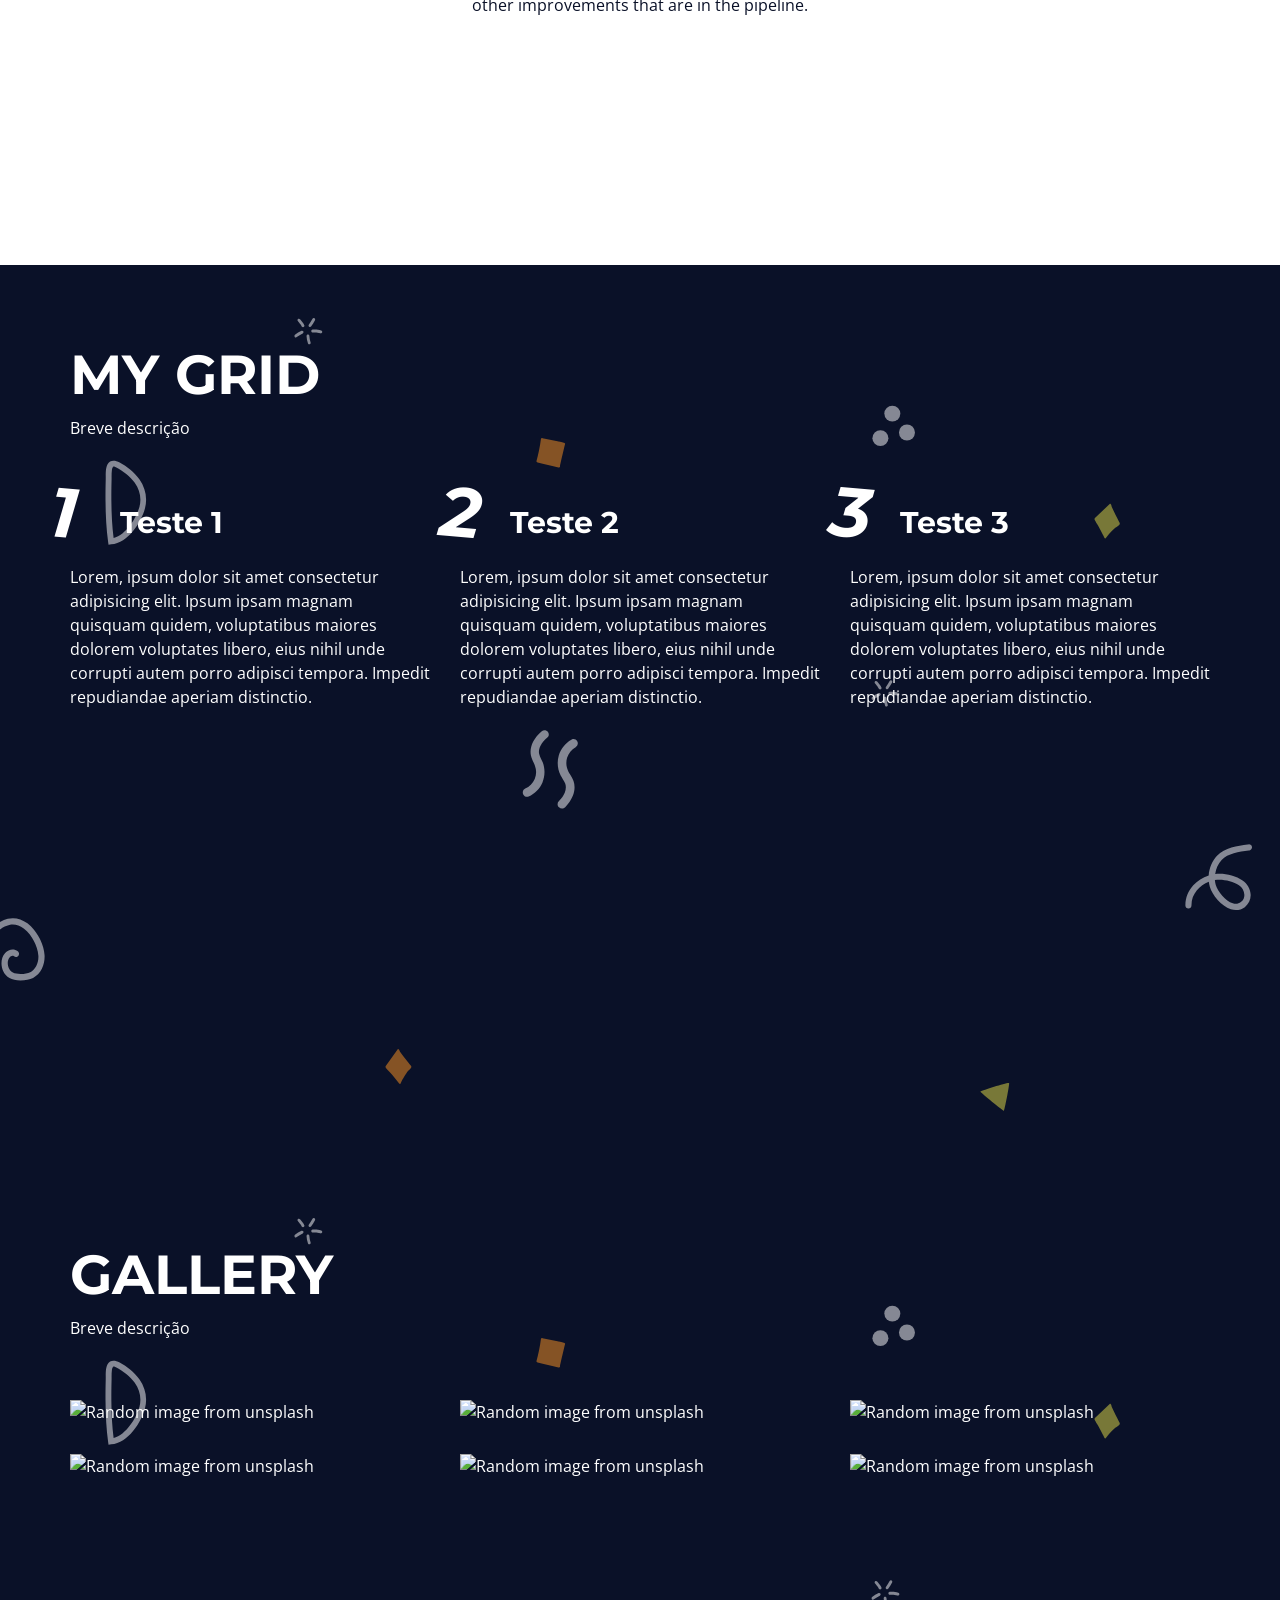
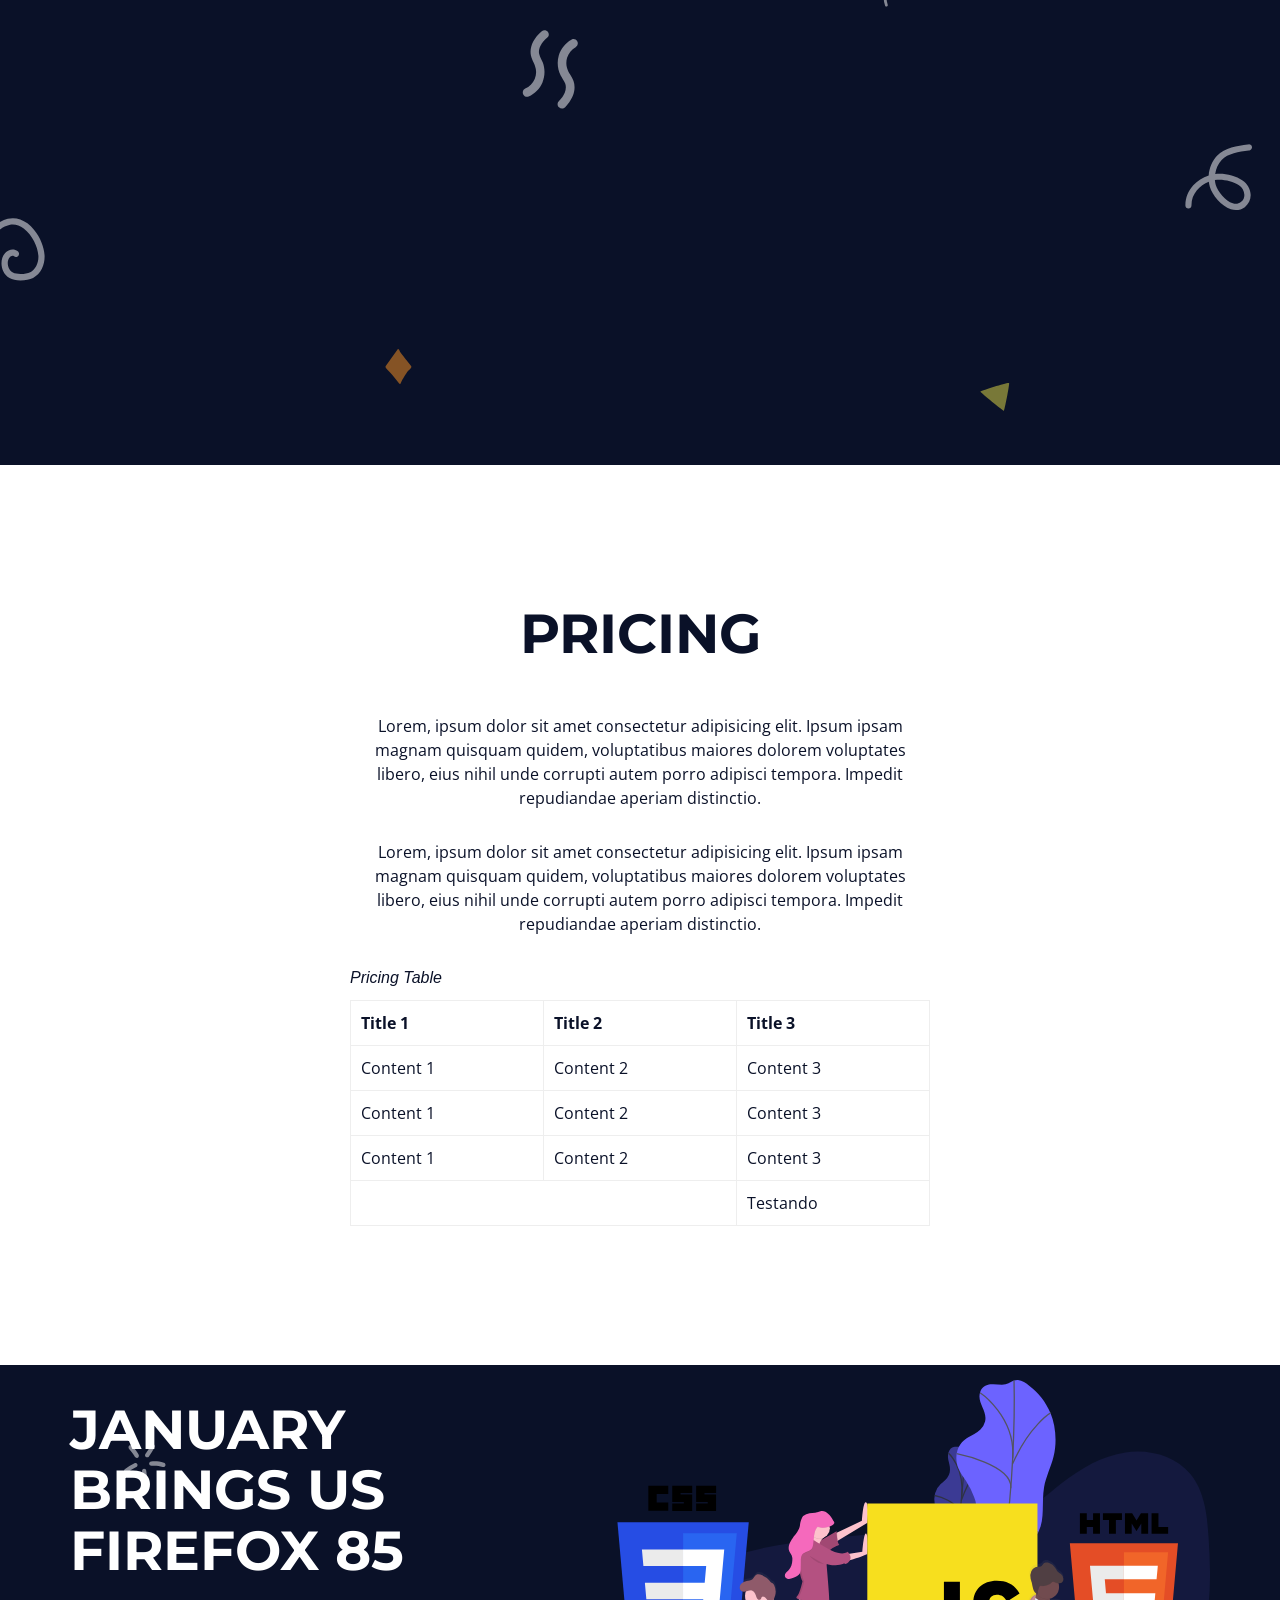
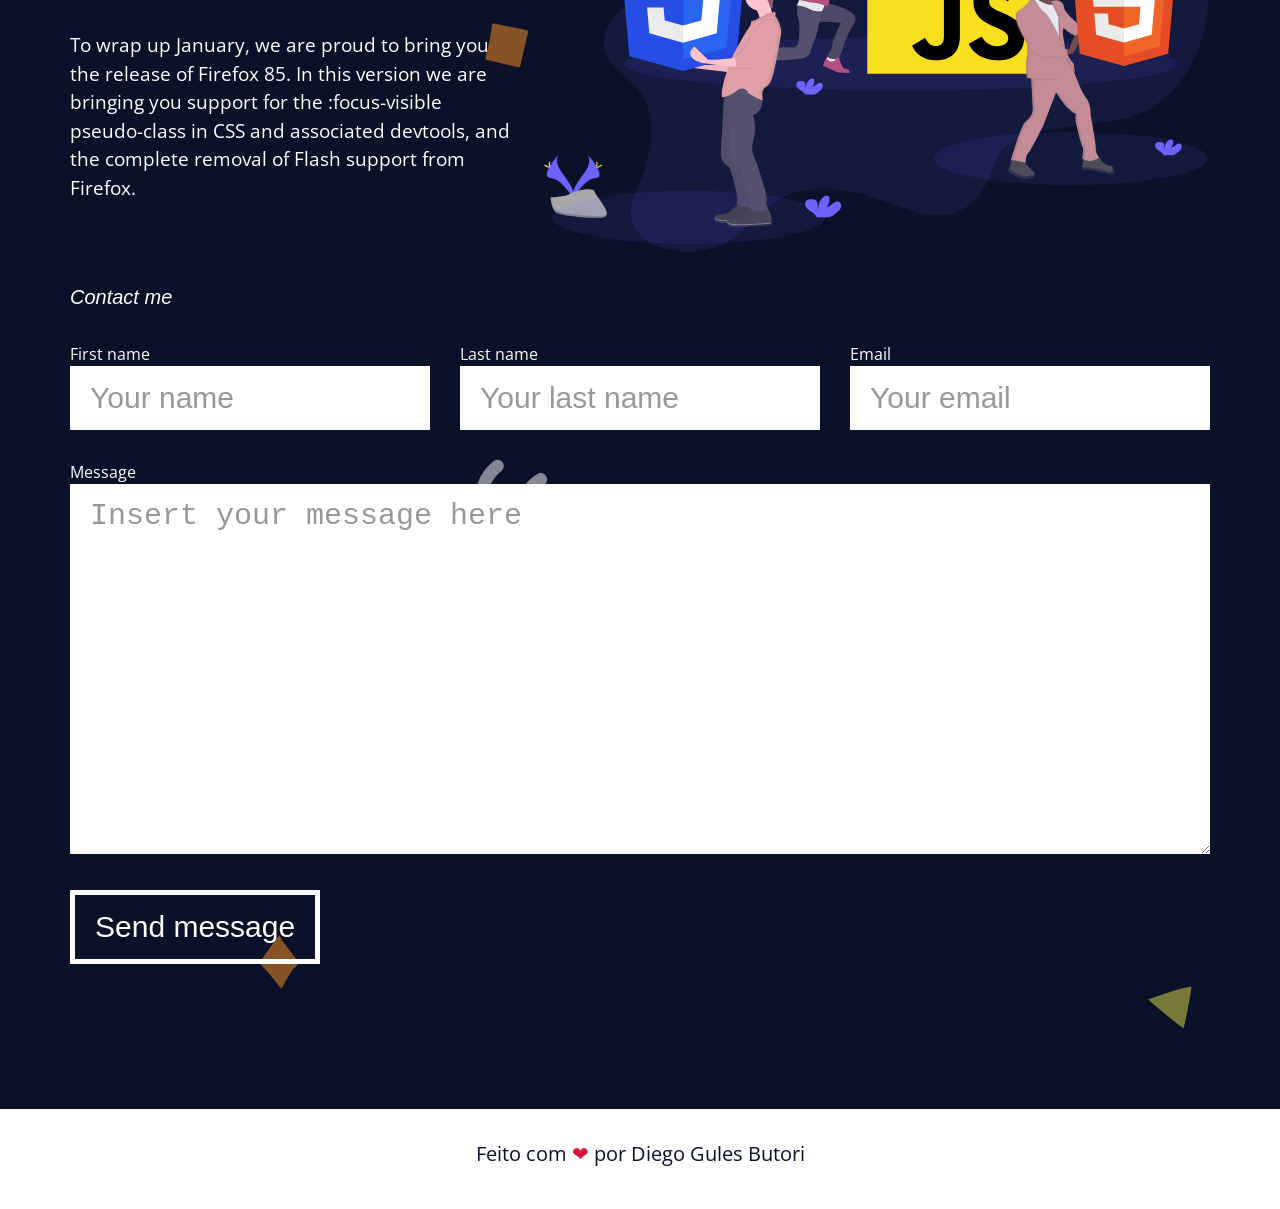
==== commit 0f06c3ff: "Adicionando media queries e breakpoints" ====
--- a/Landing Page/index.html
+++ b/Landing Page/index.html
@@ -14,12 +14,14 @@
 </head>
 
 <body>
+    <input type="checkbox" role="button" aria-label="Close menu" id="close-menu" class="close-menu">
+    <label class="close-menu-label" for="close-menu" title="Close menu"></label>
     <aside class="menu white-bg">
         <div class="main-content menu-content">
-            <h1><a href="#home">Logo</a>
+            <h1 onclick="getElementById('close-menu').checked = false;" ><a href="#home">Logo</a>
             </h1>
             <nav>
-                <ul>
+                <ul onclick="getElementById('close-menu').checked = false;">
                     <li><a href='#intro'>Intro</a></li>
                     <li><a href='#grid-one'>My Grid</a></li>
                     <li><a href='#gallery'>Gallery</a></li>
@@ -211,5 +213,6 @@
     <footer id="footer" class="white-bg footer">
         <p><a rel="nofollow" target="_blank" href="#">Feito com <span class="heart">❤</span> por Diego Gules Butori</a></p>
     </footer>
+    <a class="back-to-top" href="#home">➤</a>
 </body>
 </html>
--- a/Landing Page/assets/css/styles.css
+++ b/Landing Page/assets/css/styles.css
@@ -199,12 +199,11 @@
     display: flex;
     flex-flow: column wrap;
     justify-content: center;
-    height: 100vh;
+    min-height: 100vh;
     text-align: center;
 }
 
 .gallery-grid-content {
-    display: flex;
     flex-flow: column nowrap;
     justify-content: center;
     min-height: 100vh;
@@ -338,4 +337,99 @@
 
 .heart {
     color: var(--secondary-color);
-}+}
+
+.close-menu {
+    display: none;
+}
+
+.back-to-top {
+    position: fixed;
+    bottom: 1.5rem;
+    right: 1.5rem;
+    background: var(--white-color);
+    width: 4.5rem;
+    height: 4.5rem;
+    display: flex;
+    justify-content: center;
+    align-items: center;
+    border-radius: 50%;
+    color: var(--primary-color);
+    transform: rotate(-90deg);
+    border: 0.1rem solid var(--primary-color);
+}
+
+@media (max-width: 800px) {
+    .intro-content, .grid {
+        grid-template-columns: 1fr;
+    }
+
+    .gallery-img {
+        width: 100%;
+        max-width: 100%;
+        max-height: 100%;
+    }
+
+    .gallery-img img {
+        width: 100%;
+    }
+
+    .gallery-grid-content {
+        display: block;
+    }
+
+    .menu {
+        bottom: 0;
+        text-align: center;
+    }
+
+    .menu-content, .menu-content ul {
+        flex-direction: column;
+        justify-content: center;
+    }
+
+    .menu-content {
+        height: 100vh;
+    }
+
+    .menu {
+        display: none;
+    }
+
+    .close-menu {
+        position: fixed;
+        z-index: 2;
+        top: 0;
+        left: 0;
+    }
+
+    .close-menu-label::after {
+        content: '≡';
+        position: fixed;
+        z-index: 2;
+        top: 1.5rem;
+        right: 1.5rem; 
+        cursor: pointer;
+        background: var(--primary-color);
+        color: var(--white-color);
+        font-size: 3rem;
+        line-height: 3rem;
+        width: 3rem;
+        height: 3rem;
+        text-align: center;
+        padding: 0.5rem;
+    }
+
+    .close-menu:checked~.menu{
+        display: block;
+    }
+
+    .close-menu:checked~.close-menu-label::after {
+        display: block;
+        content: '×';
+    }
+
+    .menu-spacing {
+        display: none;
+    }
+}
